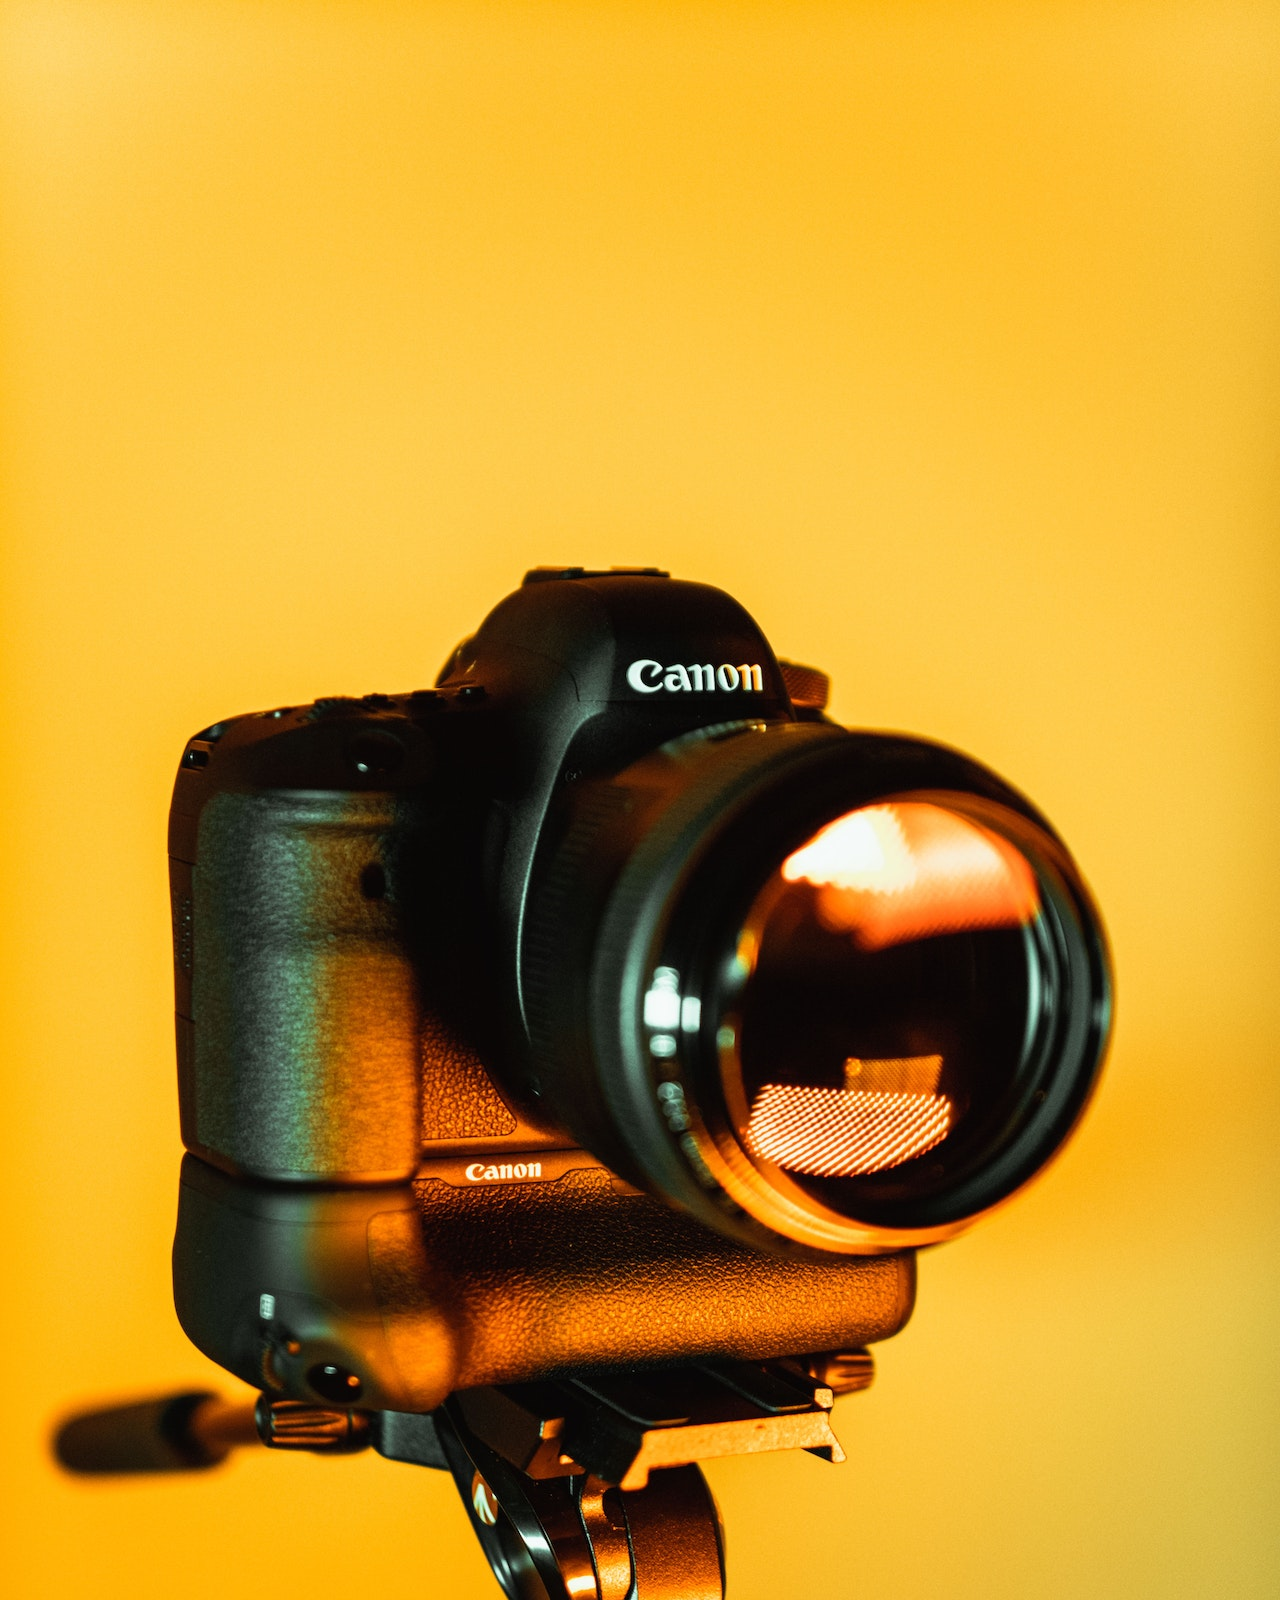
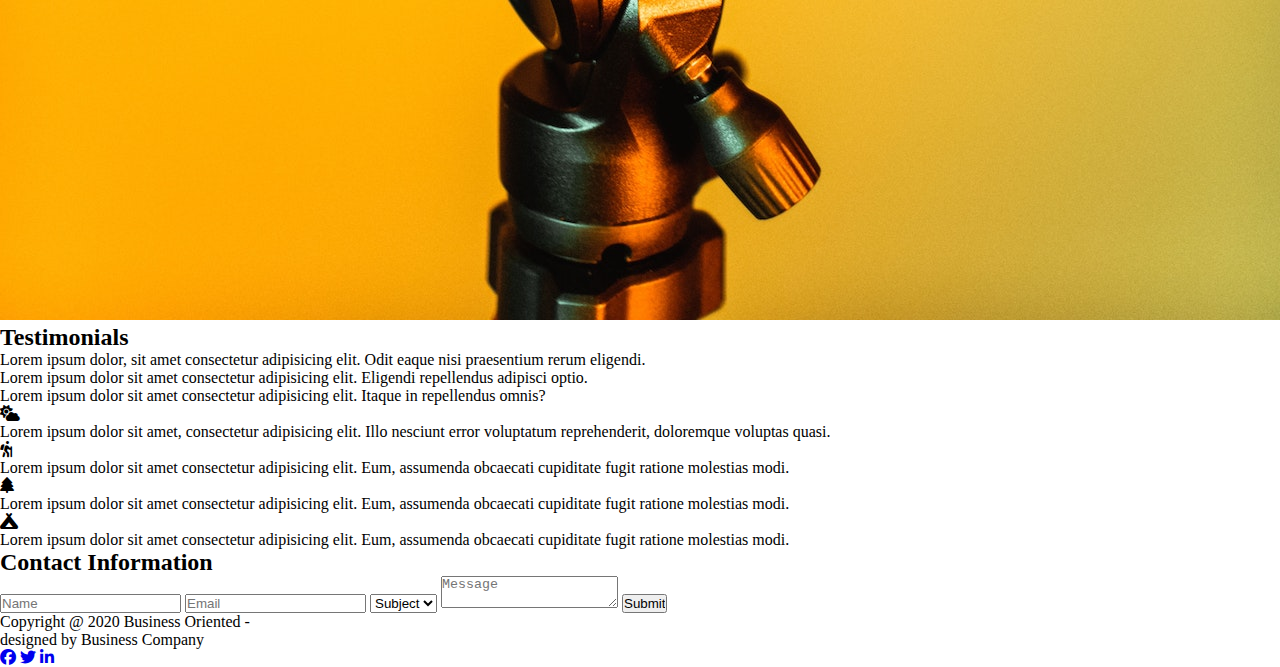
==== services.html @ 25bbf473 "Footer, Contact and Testimonials are done" ====
<!DOCTYPE html>
<html lang="en">
<head>
  <meta charset="UTF-8">
  <meta http-equiv="X-UA-Compatible" content="IE=edge">
  <meta name="viewport" content="width=device-width, initial-scale=1.0">
  <title>Business-Oriented</title>
  <link rel="stylesheet" href="https://cdnjs.cloudflare.com/ajax/libs/font-awesome/6.3.0/css/all.min.css">
  <link rel="stylesheet" href="/css/style.css">
</head>
<body>
    <!-- TESTIMONIALS -->
    <section class="testimonials">
        <article>
            <figure>
                <img src="/img/camera.jpg" alt="Camera">
            </figure>
            <section>
                <h2>Testimonials</h2>
                <p>
                    Lorem ipsum dolor, sit amet consectetur adipisicing elit. Odit eaque nisi praesentium rerum eligendi.
                </p>
                <p>
                    Lorem ipsum dolor sit amet consectetur adipisicing elit. Eligendi repellendus adipisci optio.
                </p>
                <p>
                    Lorem ipsum dolor sit amet consectetur adipisicing elit. Itaque in repellendus omnis?
                </p>
            </section>
        </article>
    </section>
    <!-- PICTURES -->
    <section class="pics">
        <article>
            <aside>
                <i class="fa-solid fa-cloud-sun"></i>
                <p>
                    Lorem ipsum dolor sit amet, consectetur adipisicing elit. Illo nesciunt error voluptatum reprehenderit, doloremque voluptas quasi.
                </p>
            </aside>
            <aside>
                <i class="fa-solid fa-person-hiking"></i>
                <p>
                    Lorem ipsum dolor sit amet consectetur adipisicing elit. Eum, assumenda obcaecati cupiditate fugit ratione molestias modi.
                </p>             
            </aside>
            <aside>
                <i class="fa-solid fa-tree"></i>
                <p>
                    Lorem ipsum dolor sit amet consectetur adipisicing elit. Eum, assumenda obcaecati cupiditate fugit ratione molestias modi.
                </p>             
            </aside>
            <aside>
                <i class="fa-solid fa-campground"></i>
                <p>
                    Lorem ipsum dolor sit amet consectetur adipisicing elit. Eum, assumenda obcaecati cupiditate fugit ratione molestias modi.
                </p>             
            </aside>     
        </article>
    </section>
    <!-- CONTACT -->
    <section class="contact">
        <article>
            <h2>Contact Information</h2>
            <h5><span></span></h5>
        </article>
        <section>
            <form action="thankyou.html" method="post">
                <input type="text" name="name" id="name" placeholder="Name">
                <input type="email" name="email" id="email" placeholder="Email">
                <select name="subject" id="subject">
                    <option value="none" disabled selected>
                        Subject
                    </option>
                </select>
                <textarea name="message" id="message" placeholder="Message"></textarea>
                <input type="submit" value="Submit">
            </form>
        </section>
    </section>

    <!-- FOOTER -->
    <footer>
      <section>
          <p>Copyright @ 2020 <span>Business Oriented -</span></p>
          <p>designed by <span>Business Company</span></p>
      </section>
      <article>
          <a href="#"><i class="fa-brands fa-facebook"></i></a>
          <a href="#"><i class="fa-brands fa-twitter"></i></a>
          <a href="#"><i class="fa-brands fa-linkedin-in"></i></a>
      </article>
    </footer>
</body>
</html>
---- css/style.css ----
* {
  margin: 0;
  padding: 0;
}

@media (min-width: 200px) {
  @import url(/css/index/mobile.css);
  @import url(/css/services/mobile.css);
}

@media (min-width: 600px) {
  @import url(/css/index/tablet.css);
  @import url(/css/services/tablet.css);
}

@media (min-width: 1000px) {
  @import url(/css/index/desktop.css);
  @import url(/css/services/desktop.css);
}
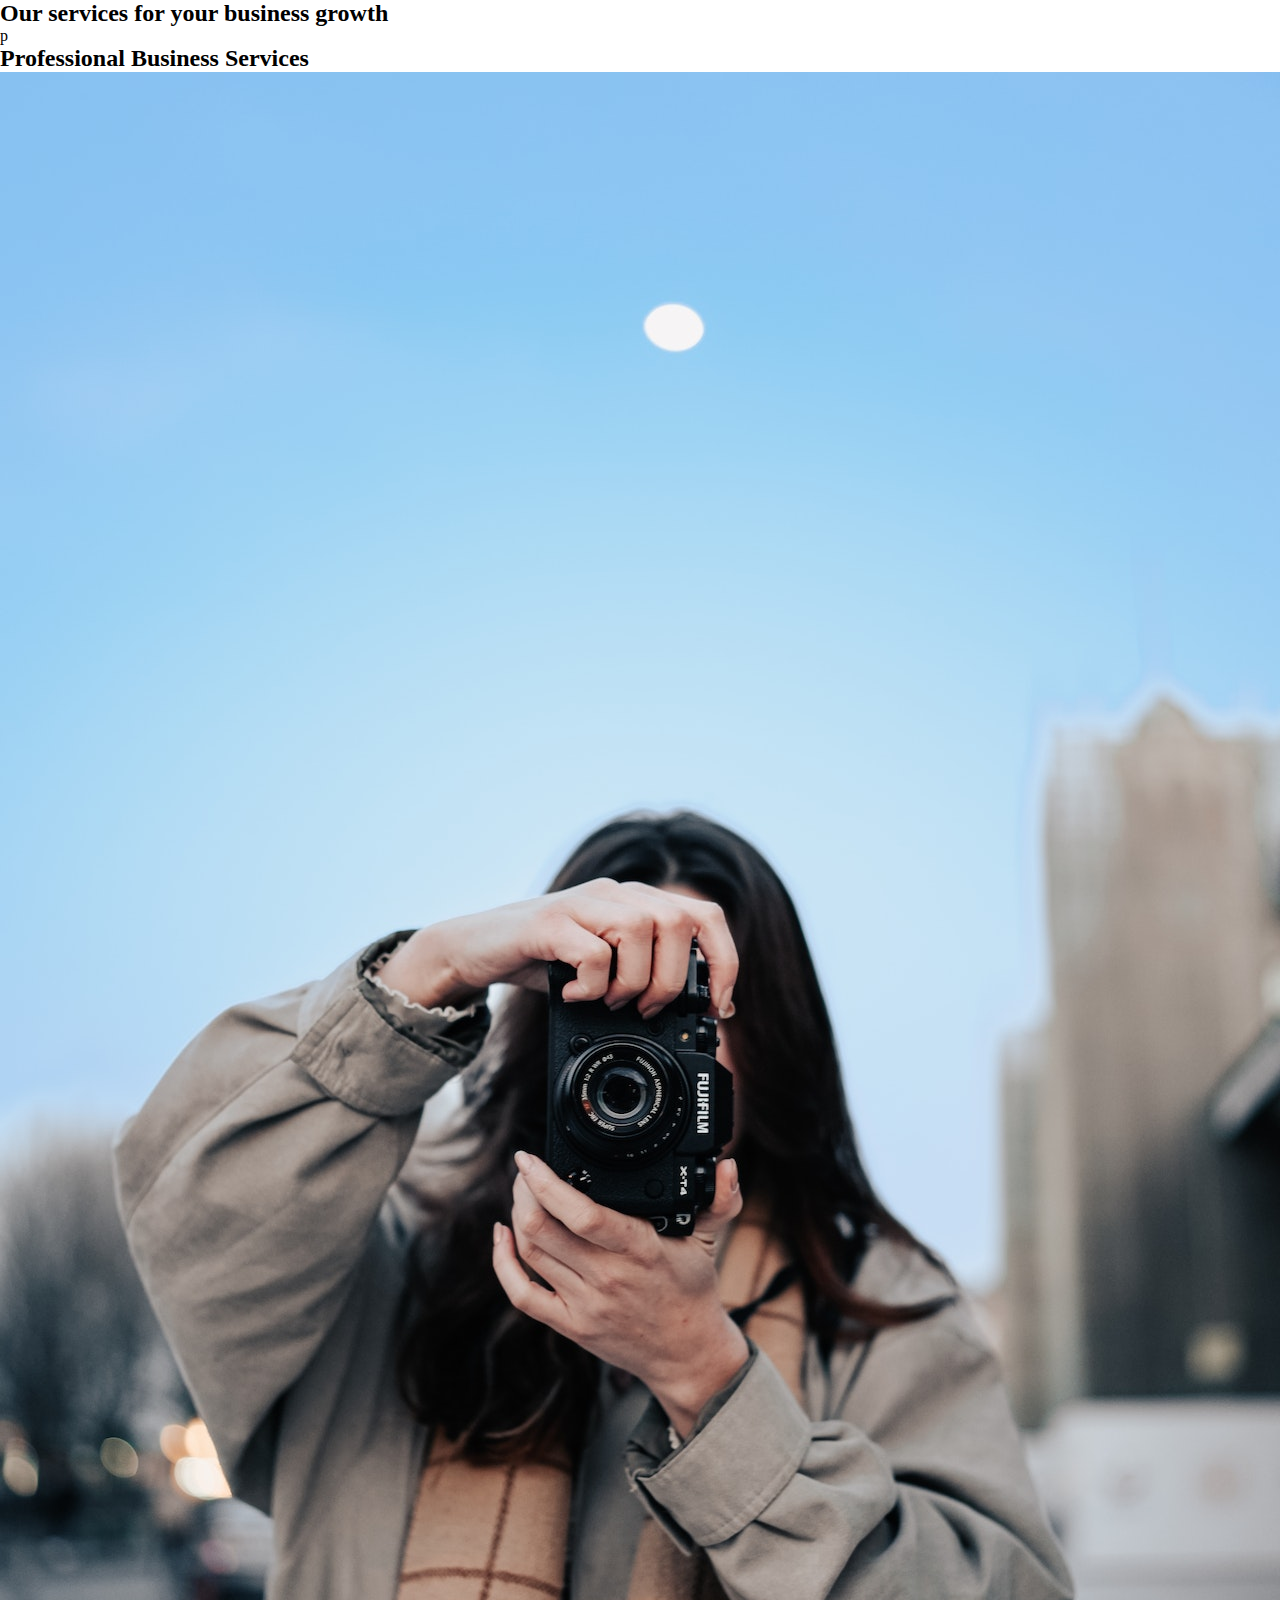
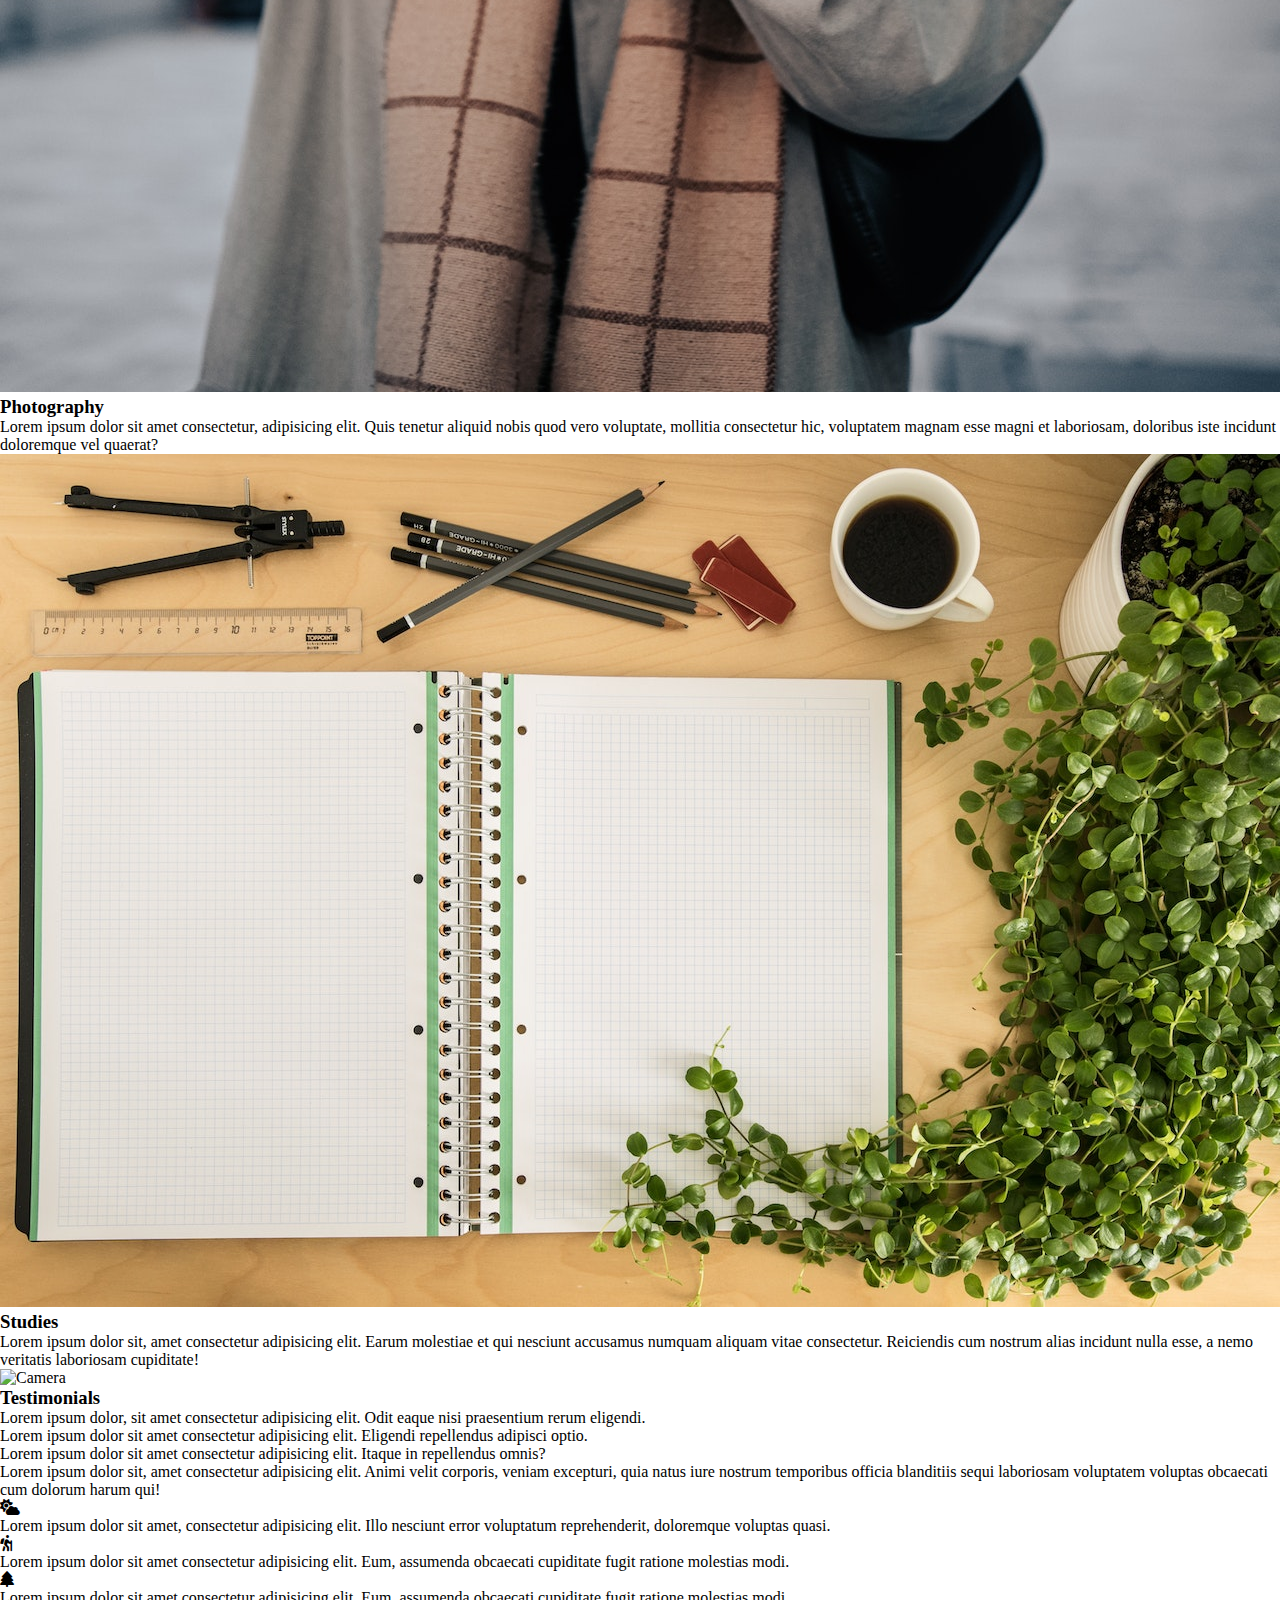
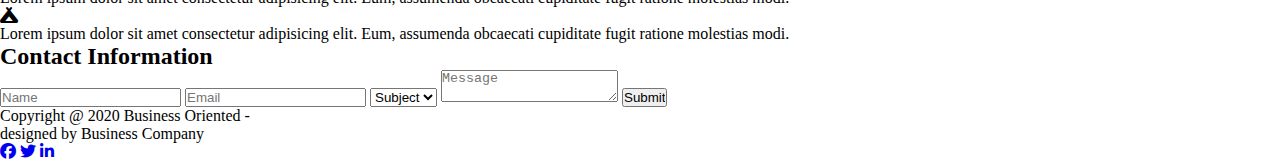
==== commit 254a2822: "Main" ====
--- a/services.html
+++ b/services.html
@@ -9,6 +9,39 @@
   <link rel="stylesheet" href="/css/style.css">
 </head>
 <body>
+    <!-- ABOUT -->
+    <section class="about">
+        <article>
+            <h2>Our services for your business growth</h2>
+            <h5><span></span></h5>
+            p
+        </article>
+    </section>
+    <!-- SERVICES -->
+    <section class="services">
+        <article>
+            <h2>Professional Business Services</h2>
+            <h5><span></span></h5>
+            <figure>
+                <img src="/img/taking-pic.jpg" alt="Pic-01">
+                <figcaption>
+                    <h3>Photography</h3>
+                    <p>
+                        Lorem ipsum dolor sit amet consectetur, adipisicing elit. Quis tenetur aliquid nobis quod vero voluptate, mollitia consectetur hic, voluptatem magnam esse magni et laboriosam, doloribus iste incidunt doloremque vel quaerat?
+                    </p>
+                </figcaption>
+            </figure>
+            <figure>
+                <img src="/img/desk.jpg" alt="Pic-02">
+                <figcaption>
+                    <h3>Studies</h3>
+                    <p>
+                        Lorem ipsum dolor sit, amet consectetur adipisicing elit. Earum molestiae et qui nesciunt accusamus numquam aliquam vitae consectetur. Reiciendis cum nostrum alias incidunt nulla esse, a nemo veritatis laboriosam cupiditate!
+                    </p>
+                </figcaption>
+            </figure>
+        </article>
+    </section>
     <!-- TESTIMONIALS -->
     <section class="testimonials">
         <article>
@@ -16,7 +49,7 @@
                 <img src="/img/camera.jpg" alt="Camera">
             </figure>
             <section>
-                <h2>Testimonials</h2>
+                <h3>Testimonials</h3>
                 <p>
                     Lorem ipsum dolor, sit amet consectetur adipisicing elit. Odit eaque nisi praesentium rerum eligendi.
                 </p>
@@ -28,6 +61,11 @@
                 </p>
             </section>
         </article>
+        <aside>
+            <p>
+                Lorem ipsum dolor sit, amet consectetur adipisicing elit. Animi velit corporis, veniam excepturi, quia natus iure nostrum temporibus officia blanditiis sequi laboriosam voluptatem voluptas obcaecati cum dolorum harum qui!
+            </p>
+        </aside>
     </section>
     <!-- PICTURES -->
     <section class="pics">
--- a/css/style.css
+++ b/css/style.css
@@ -1,19 +1,12 @@
-* {
-  margin: 0;
-  padding: 0;
+*{
+    margin: 0;
+    padding: 0;
 }
 
-@media (min-width: 200px) {
-  @import url(/css/index/mobile.css);
-  @import url(/css/services/mobile.css);
-}
+@import url("/css/index/mobile.css"); @media (min-width: 200px){}
+@import url("/css/index/tablet.css"); @media (min-width: 600px){}
+@import url("/css/index/desktop.css"); @media (min-width: 1000px){}
 
-@media (min-width: 600px) {
-  @import url(/css/index/tablet.css);
-  @import url(/css/services/tablet.css);
-}
-
-@media (min-width: 1000px) {
-  @import url(/css/index/desktop.css);
-  @import url(/css/services/desktop.css);
-}
+@import url("/css/service/mobile.css"); @media (min-width: 200px){}
+@import url("/css/service/tablet.css"); @media (min-width: 600px){}
+@import url("/css/service/desktop.css"); @media (min-width: 1000px){}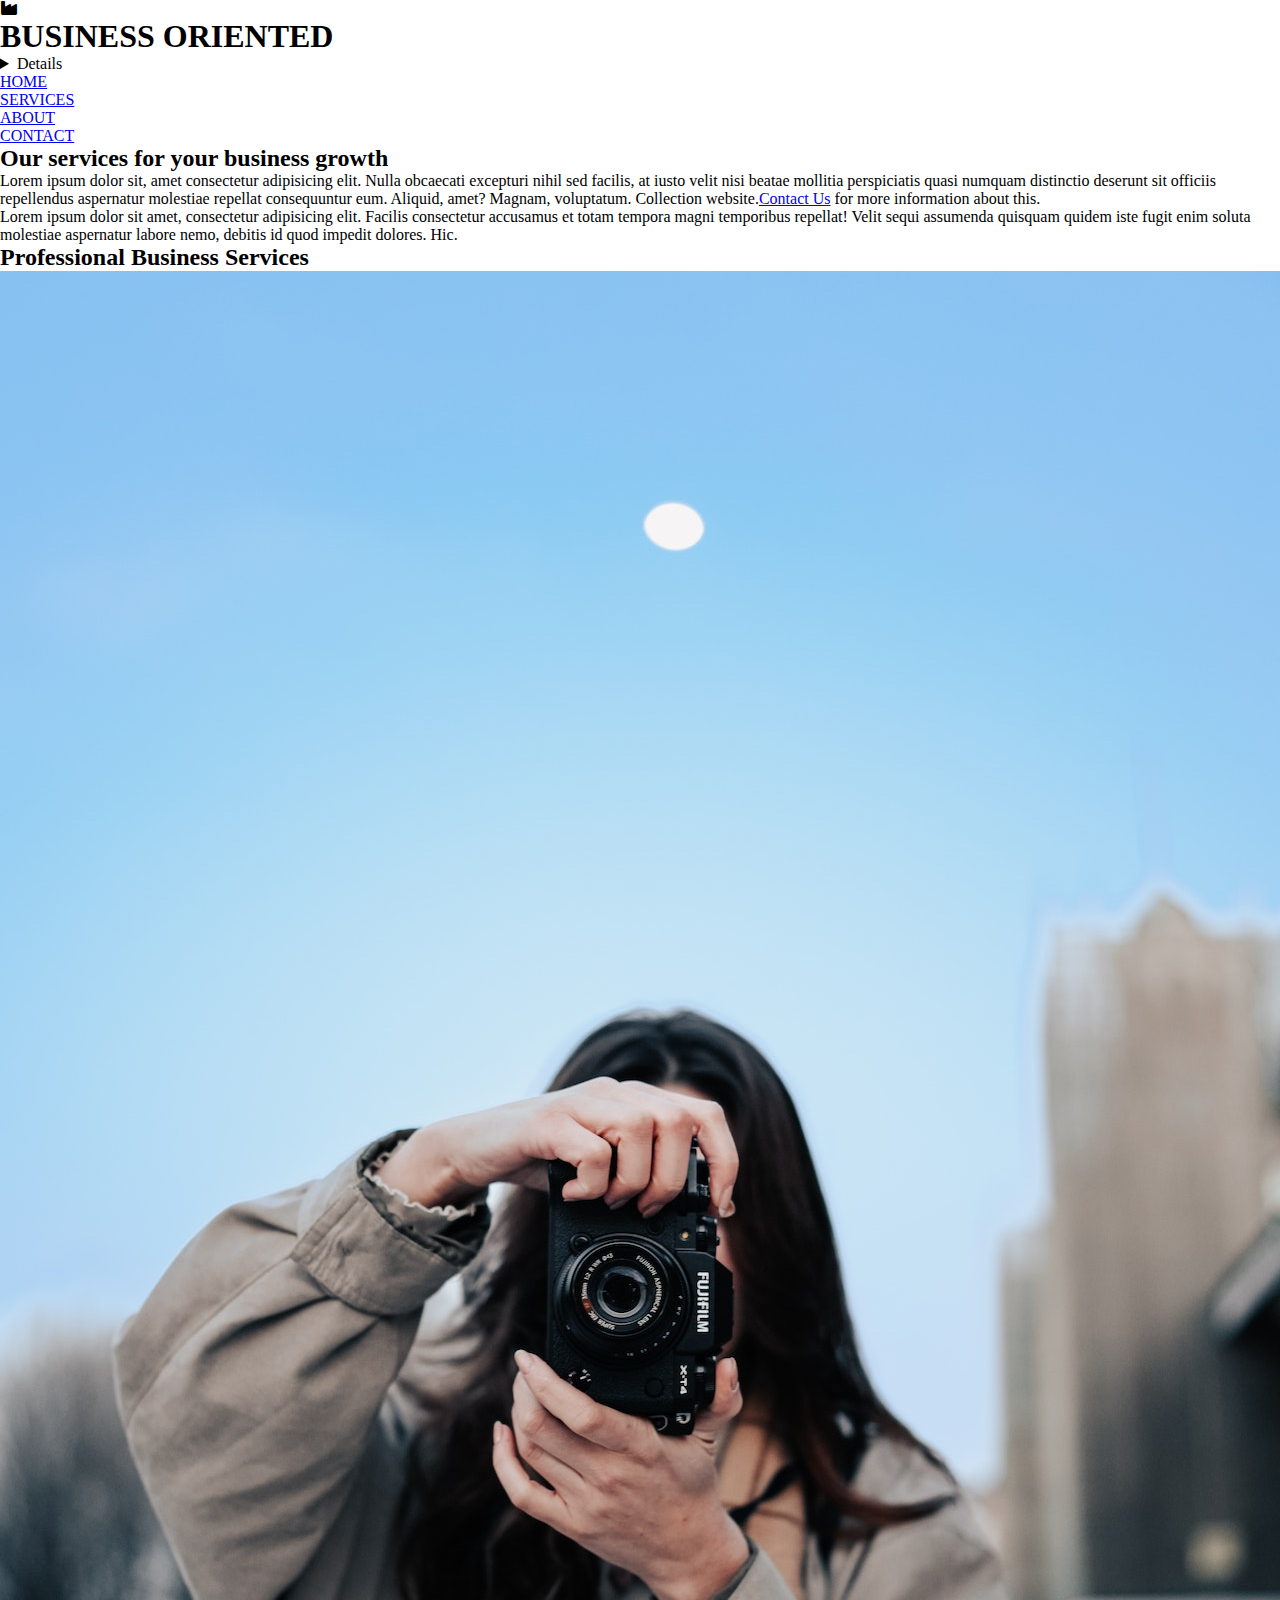
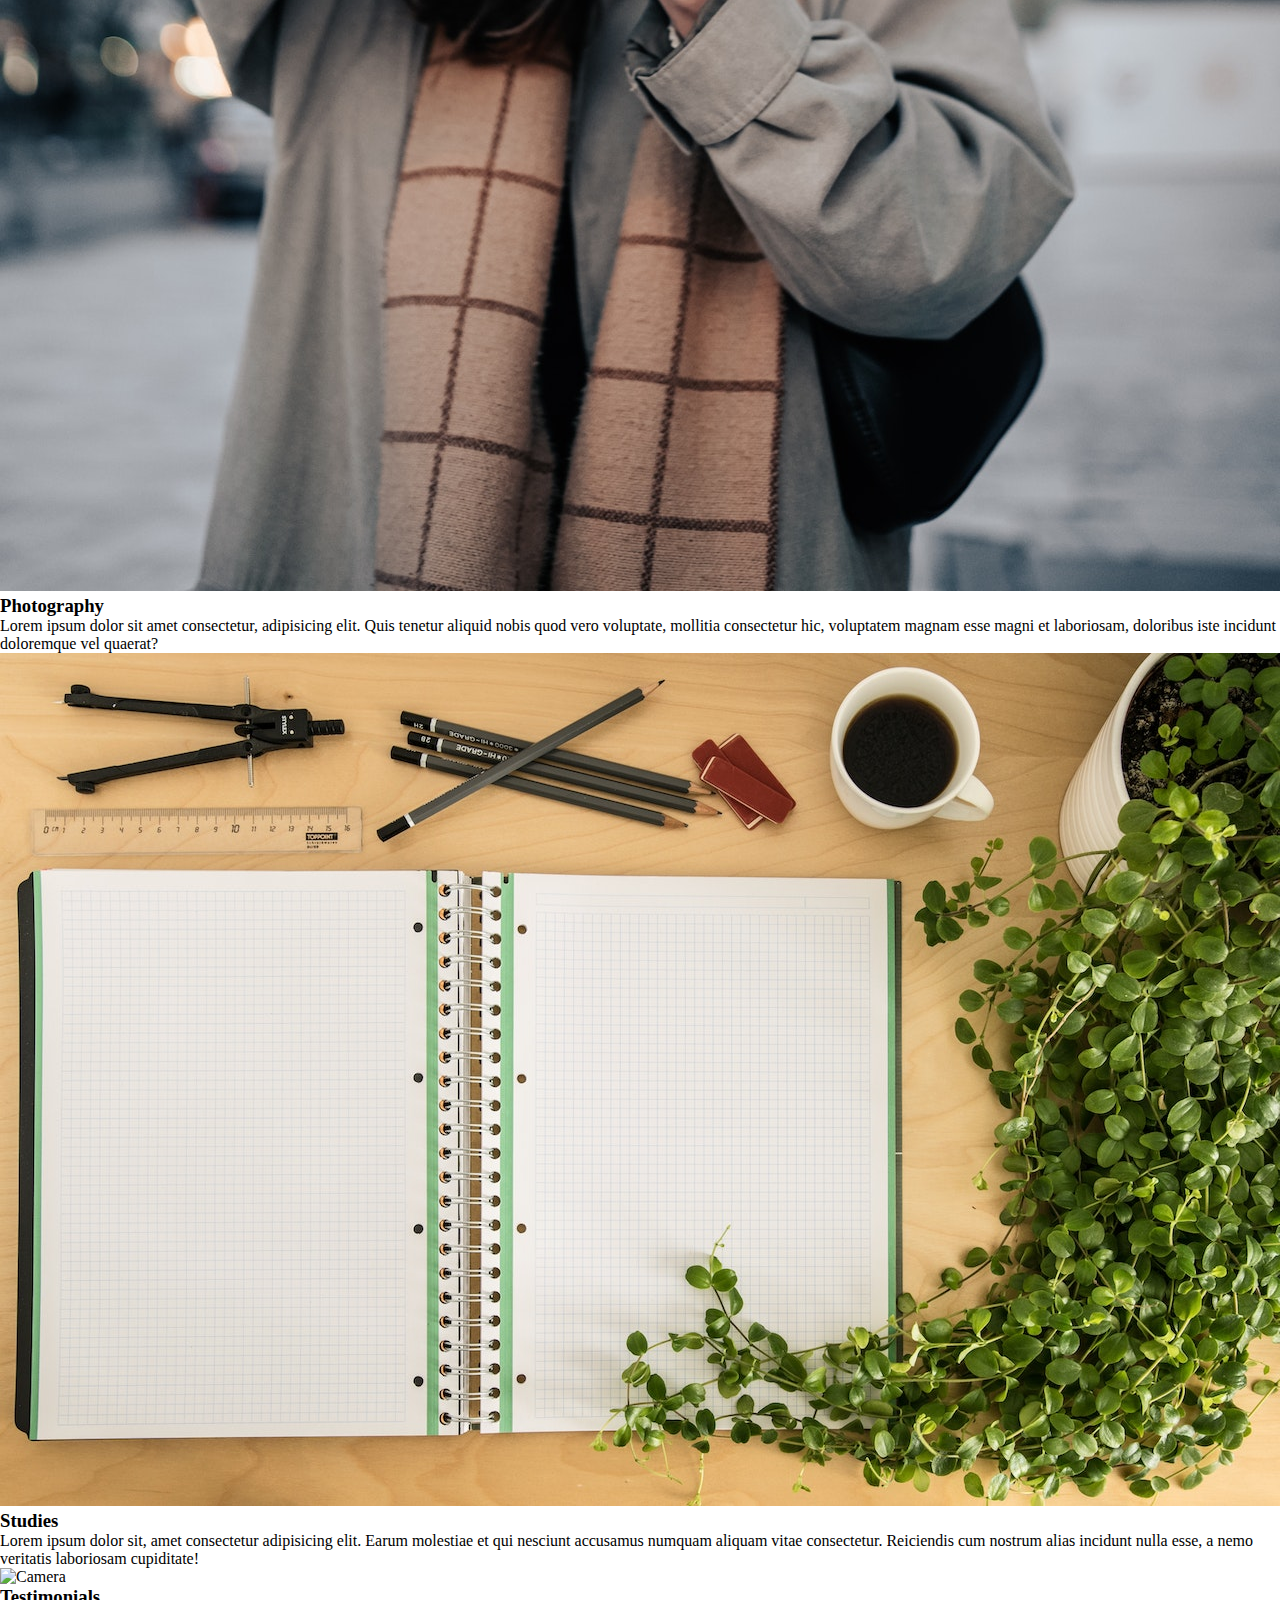
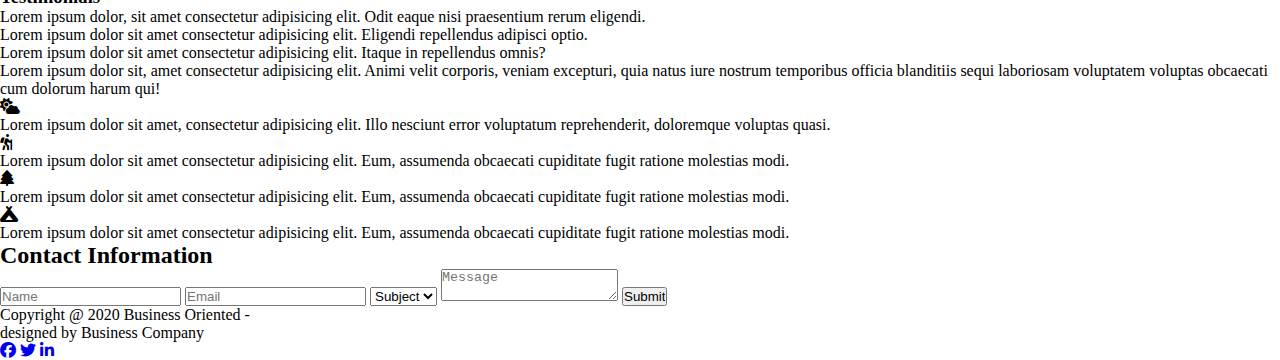
==== commit 52a02e75: "HTML done" ====
--- a/services.html
+++ b/services.html
@@ -9,12 +9,44 @@
   <link rel="stylesheet" href="/css/style.css">
 </head>
 <body>
+    <!-- HEADER -->
+    <header>
+        <article>
+            <section>
+                <i class="fa-solid fa-industry"></i>
+                <h1>BUSINESS ORIENTED</h1>
+                <summary>
+                    <details>
+                        <ul>
+                            <li><a href="#">HOME</a></li>
+                            <li><a href="#">SERVICES</a></li>
+                            <li><a href="#">ABOUT</a></li>
+                            <li><a href="#">CONTACT</a></li>
+                        </ul>
+                    </details>
+                </summary>
+            </section>
+        </article>
+    </header>
+    <nav>
+        <ul>
+            <li><a href="#">HOME</a></li>
+            <li><a href="#">SERVICES</a></li>
+            <li><a href="#">ABOUT</a></li>
+            <li><a href="#">CONTACT</a></li>
+        </ul>
+    </nav>
     <!-- ABOUT -->
     <section class="about">
         <article>
             <h2>Our services for your business growth</h2>
             <h5><span></span></h5>
-            p
+            <p>
+                Lorem ipsum dolor sit, amet consectetur adipisicing elit. Nulla obcaecati excepturi nihil sed facilis, at iusto velit nisi beatae mollitia perspiciatis quasi numquam distinctio deserunt sit officiis repellendus aspernatur molestiae repellat consequuntur eum. Aliquid, amet? Magnam, voluptatum. Collection website.<a href="#">Contact Us</a> for more information about this.
+            </p>
+            <p>
+                Lorem ipsum dolor sit amet, consectetur adipisicing elit. Facilis consectetur accusamus et totam tempora magni temporibus repellat! Velit sequi assumenda quisquam quidem iste fugit enim soluta molestiae aspernatur labore nemo, debitis id quod impedit dolores. Hic.
+            </p>
         </article>
     </section>
     <!-- SERVICES -->
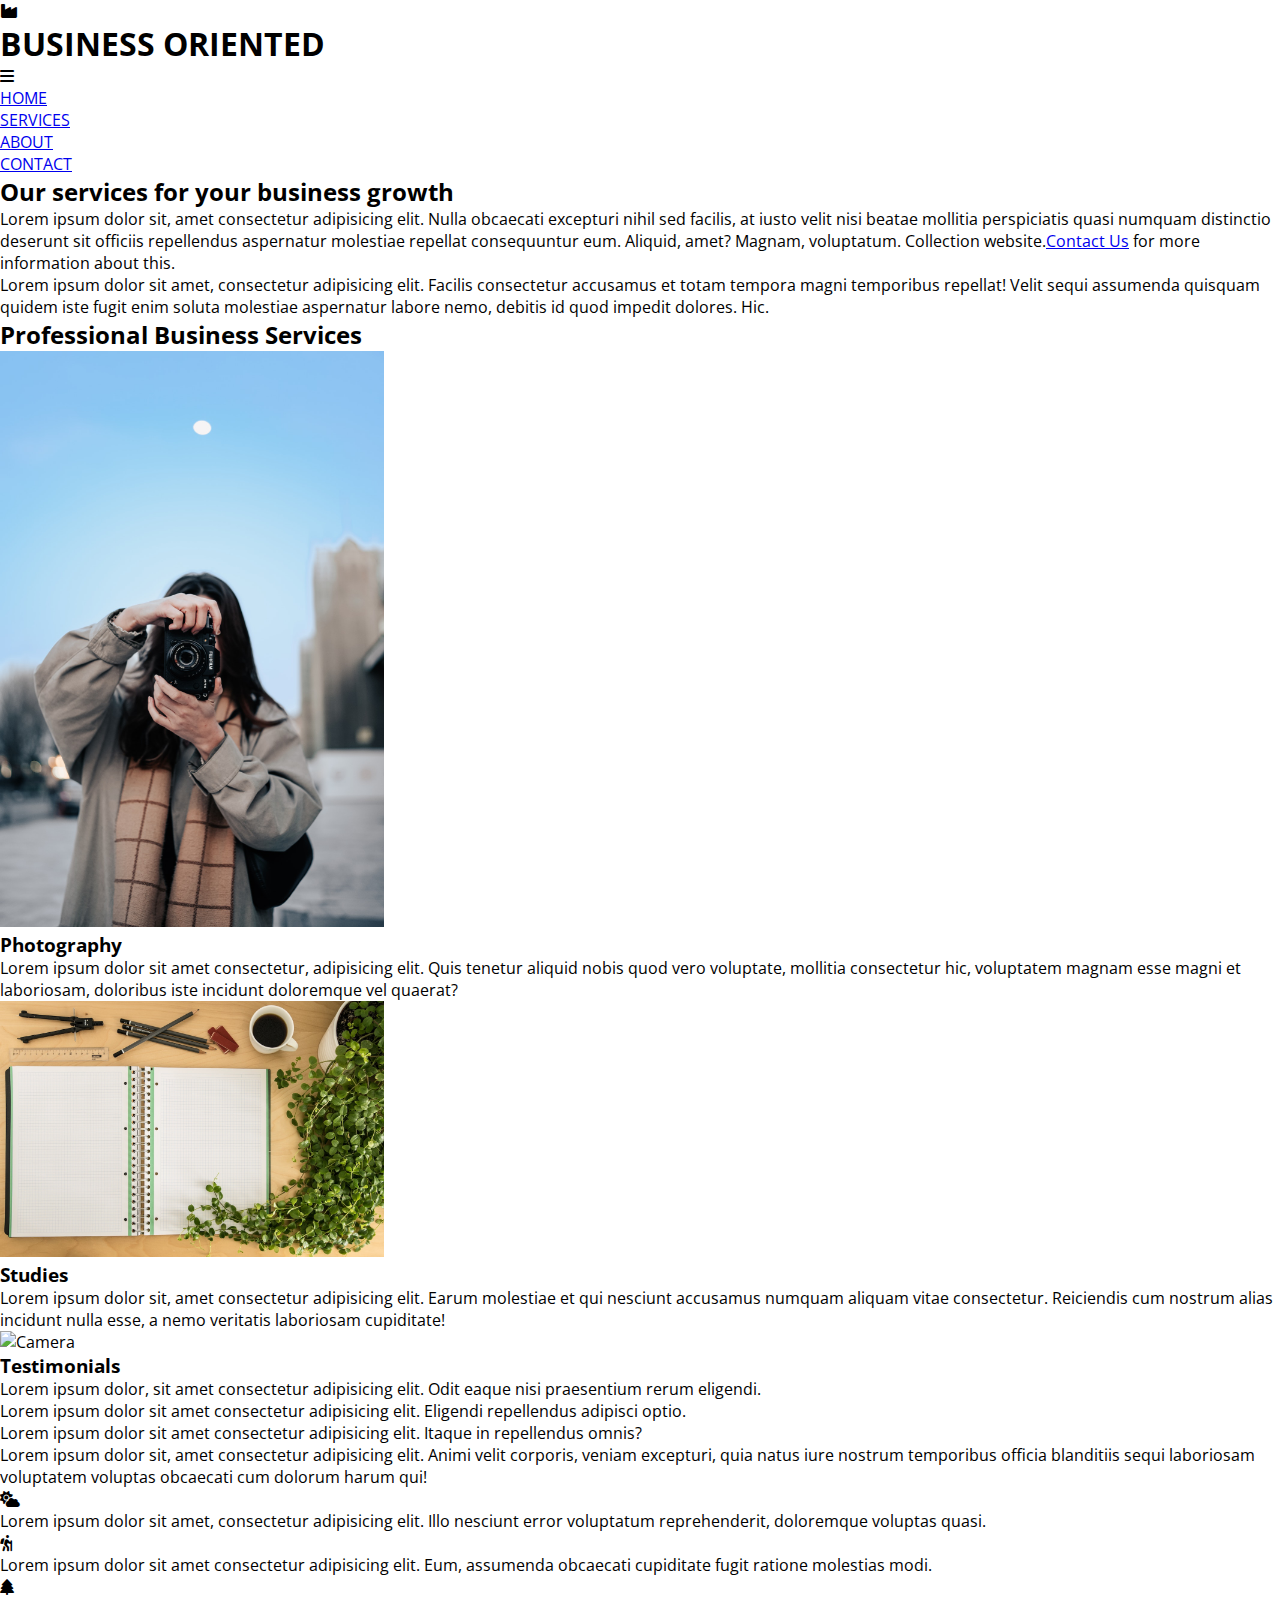
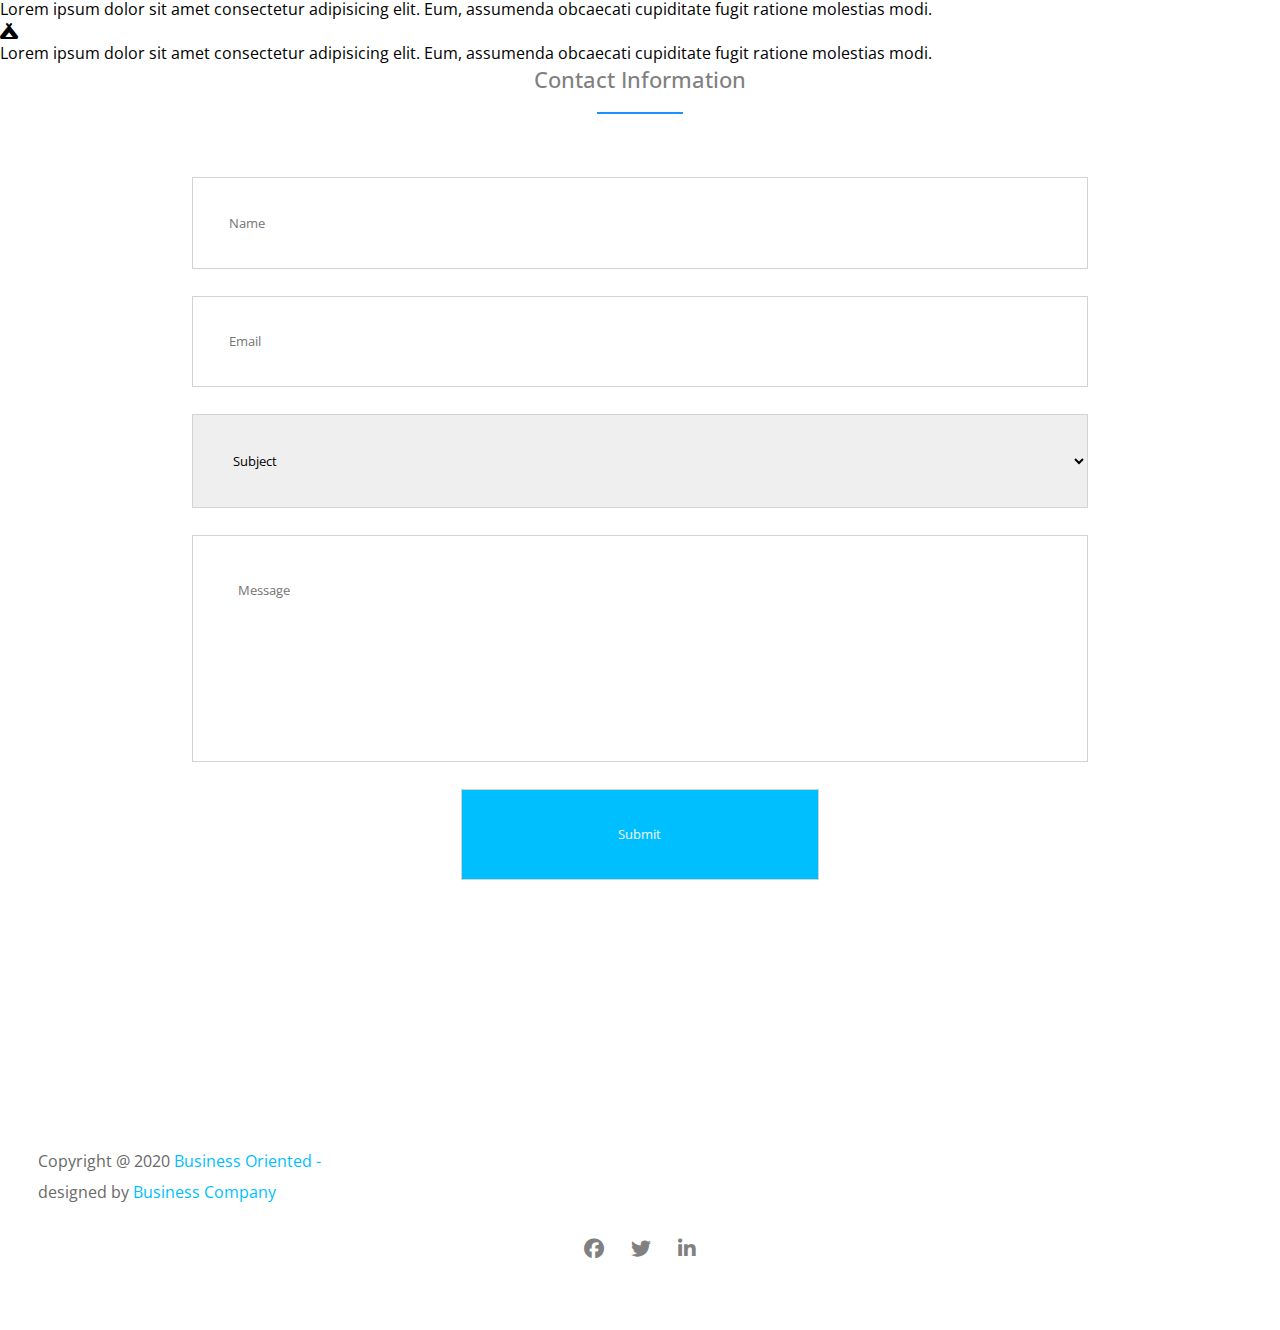
==== commit d3c06251: "Mobile: Contact is done" ====
--- a/services.html
+++ b/services.html
@@ -15,16 +15,15 @@
             <section>
                 <i class="fa-solid fa-industry"></i>
                 <h1>BUSINESS ORIENTED</h1>
-                <summary>
-                    <details>
+                <details>
+                    <summary class="fa-solid fa-bars"></summary>
                         <ul>
                             <li><a href="#">HOME</a></li>
                             <li><a href="#">SERVICES</a></li>
                             <li><a href="#">ABOUT</a></li>
                             <li><a href="#">CONTACT</a></li>
                         </ul>
-                    </details>
-                </summary>
+                </details>
             </section>
         </article>
     </header>
@@ -36,105 +35,104 @@
             <li><a href="#">CONTACT</a></li>
         </ul>
     </nav>
-    <!-- ABOUT -->
-    <section class="about">
-        <article>
-            <h2>Our services for your business growth</h2>
-            <h5><span></span></h5>
-            <p>
-                Lorem ipsum dolor sit, amet consectetur adipisicing elit. Nulla obcaecati excepturi nihil sed facilis, at iusto velit nisi beatae mollitia perspiciatis quasi numquam distinctio deserunt sit officiis repellendus aspernatur molestiae repellat consequuntur eum. Aliquid, amet? Magnam, voluptatum. Collection website.<a href="#">Contact Us</a> for more information about this.
-            </p>
-            <p>
-                Lorem ipsum dolor sit amet, consectetur adipisicing elit. Facilis consectetur accusamus et totam tempora magni temporibus repellat! Velit sequi assumenda quisquam quidem iste fugit enim soluta molestiae aspernatur labore nemo, debitis id quod impedit dolores. Hic.
-            </p>
-        </article>
-    </section>
-    <!-- SERVICES -->
-    <section class="services">
-        <article>
-            <h2>Professional Business Services</h2>
-            <h5><span></span></h5>
-            <figure>
-                <img src="/img/taking-pic.jpg" alt="Pic-01">
-                <figcaption>
-                    <h3>Photography</h3>
-                    <p>
-                        Lorem ipsum dolor sit amet consectetur, adipisicing elit. Quis tenetur aliquid nobis quod vero voluptate, mollitia consectetur hic, voluptatem magnam esse magni et laboriosam, doloribus iste incidunt doloremque vel quaerat?
-                    </p>
-                </figcaption>
-            </figure>
-            <figure>
-                <img src="/img/desk.jpg" alt="Pic-02">
-                <figcaption>
-                    <h3>Studies</h3>
-                    <p>
-                        Lorem ipsum dolor sit, amet consectetur adipisicing elit. Earum molestiae et qui nesciunt accusamus numquam aliquam vitae consectetur. Reiciendis cum nostrum alias incidunt nulla esse, a nemo veritatis laboriosam cupiditate!
-                    </p>
-                </figcaption>
-            </figure>
-        </article>
-    </section>
-    <!-- TESTIMONIALS -->
-    <section class="testimonials">
-        <article>
-            <figure>
-                <img src="/img/camera.jpg" alt="Camera">
-            </figure>
-            <section>
-                <h3>Testimonials</h3>
+    <main>
+        <section class="about">
+            <article>
+                <h2>Our services for your business growth</h2>
+                <h5><span></span></h5>
                 <p>
-                    Lorem ipsum dolor, sit amet consectetur adipisicing elit. Odit eaque nisi praesentium rerum eligendi.
+                    Lorem ipsum dolor sit, amet consectetur adipisicing elit. Nulla obcaecati excepturi nihil sed facilis, at iusto velit nisi beatae mollitia perspiciatis quasi numquam distinctio deserunt sit officiis repellendus aspernatur molestiae repellat consequuntur eum. Aliquid, amet? Magnam, voluptatum. Collection website.<a href="#">Contact Us</a> for more information about this.
                 </p>
                 <p>
-                    Lorem ipsum dolor sit amet consectetur adipisicing elit. Eligendi repellendus adipisci optio.
+                    Lorem ipsum dolor sit amet, consectetur adipisicing elit. Facilis consectetur accusamus et totam tempora magni temporibus repellat! Velit sequi assumenda quisquam quidem iste fugit enim soluta molestiae aspernatur labore nemo, debitis id quod impedit dolores. Hic.
                 </p>
+            </article>
+        </section>
+        <!-- SERVICES -->
+        <section class="services">
+            <article>
+                <h2>Professional Business Services</h2>
+                <h5><span></span></h5>
+                <figure>
+                    <img src="/img/taking-pic.jpg" alt="Pic-01">
+                    <figcaption>
+                        <h3>Photography</h3>
+                        <p>
+                            Lorem ipsum dolor sit amet consectetur, adipisicing elit. Quis tenetur aliquid nobis quod vero voluptate, mollitia consectetur hic, voluptatem magnam esse magni et laboriosam, doloribus iste incidunt doloremque vel quaerat?
+                        </p>
+                    </figcaption>
+                </figure>
+                <figure>
+                    <img src="/img/desk.jpg" alt="Pic-02">
+                    <figcaption>
+                        <h3>Studies</h3>
+                        <p>
+                            Lorem ipsum dolor sit, amet consectetur adipisicing elit. Earum molestiae et qui nesciunt accusamus numquam aliquam vitae consectetur. Reiciendis cum nostrum alias incidunt nulla esse, a nemo veritatis laboriosam cupiditate!
+                        </p>
+                    </figcaption>
+                </figure>
+            </article>
+        </section>
+        <!-- TESTIMONIALS -->
+        <section class="testimonials">
+            <article>
+                <figure>
+                    <img src="/img/camera.jpg" alt="Camera">
+                </figure>
+                <section>
+                    <h3>Testimonials</h3>
+                    <p>
+                        Lorem ipsum dolor, sit amet consectetur adipisicing elit. Odit eaque nisi praesentium rerum eligendi.
+                    </p>
+                    <p>
+                        Lorem ipsum dolor sit amet consectetur adipisicing elit. Eligendi repellendus adipisci optio.
+                    </p>
+                    <p>
+                        Lorem ipsum dolor sit amet consectetur adipisicing elit. Itaque in repellendus omnis?
+                    </p>
+                </section>
+            </article>
+            <aside>
                 <p>
-                    Lorem ipsum dolor sit amet consectetur adipisicing elit. Itaque in repellendus omnis?
-                </p>
-            </section>
-        </article>
-        <aside>
-            <p>
-                Lorem ipsum dolor sit, amet consectetur adipisicing elit. Animi velit corporis, veniam excepturi, quia natus iure nostrum temporibus officia blanditiis sequi laboriosam voluptatem voluptas obcaecati cum dolorum harum qui!
-            </p>
-        </aside>
-    </section>
-    <!-- PICTURES -->
-    <section class="pics">
-        <article>
-            <aside>
-                <i class="fa-solid fa-cloud-sun"></i>
-                <p>
-                    Lorem ipsum dolor sit amet, consectetur adipisicing elit. Illo nesciunt error voluptatum reprehenderit, doloremque voluptas quasi.
+                    Lorem ipsum dolor sit, amet consectetur adipisicing elit. Animi velit corporis, veniam excepturi, quia natus iure nostrum temporibus officia blanditiis sequi laboriosam voluptatem voluptas obcaecati cum dolorum harum qui!
                 </p>
             </aside>
-            <aside>
-                <i class="fa-solid fa-person-hiking"></i>
-                <p>
-                    Lorem ipsum dolor sit amet consectetur adipisicing elit. Eum, assumenda obcaecati cupiditate fugit ratione molestias modi.
-                </p>             
-            </aside>
-            <aside>
-                <i class="fa-solid fa-tree"></i>
-                <p>
-                    Lorem ipsum dolor sit amet consectetur adipisicing elit. Eum, assumenda obcaecati cupiditate fugit ratione molestias modi.
-                </p>             
-            </aside>
-            <aside>
-                <i class="fa-solid fa-campground"></i>
-                <p>
-                    Lorem ipsum dolor sit amet consectetur adipisicing elit. Eum, assumenda obcaecati cupiditate fugit ratione molestias modi.
-                </p>             
-            </aside>     
-        </article>
-    </section>
-    <!-- CONTACT -->
-    <section class="contact">
-        <article>
-            <h2>Contact Information</h2>
-            <h5><span></span></h5>
-        </article>
-        <section>
+        </section>
+        <!-- PICTURES -->
+        <section class="pics">
+            <article>
+                <aside>
+                    <i class="fa-solid fa-cloud-sun"></i>
+                    <p>
+                        Lorem ipsum dolor sit amet, consectetur adipisicing elit. Illo nesciunt error voluptatum reprehenderit, doloremque voluptas quasi.
+                    </p>
+                </aside>
+                <aside>
+                    <i class="fa-solid fa-person-hiking"></i>
+                    <p>
+                        Lorem ipsum dolor sit amet consectetur adipisicing elit. Eum, assumenda obcaecati cupiditate fugit ratione molestias modi.
+                    </p>             
+                </aside>
+                <aside>
+                    <i class="fa-solid fa-tree"></i>
+                    <p>
+                        Lorem ipsum dolor sit amet consectetur adipisicing elit. Eum, assumenda obcaecati cupiditate fugit ratione molestias modi.
+                    </p>             
+                </aside>
+                <aside>
+                    <i class="fa-solid fa-campground"></i>
+                    <p>
+                        Lorem ipsum dolor sit amet consectetur adipisicing elit. Eum, assumenda obcaecati cupiditate fugit ratione molestias modi.
+                    </p>             
+                </aside>     
+            </article>
+        </section>
+        <!-- CONTACT -->
+        <section class="contact">
+            <article>
+                <h3>Contact Information</h3>
+                <h6><span></span></h6>
+            </article>
             <form action="thankyou.html" method="post">
                 <input type="text" name="name" id="name" placeholder="Name">
                 <input type="email" name="email" id="email" placeholder="Email">
@@ -147,7 +145,8 @@
                 <input type="submit" value="Submit">
             </form>
         </section>
-    </section>
+    </main>
+    <!-- ABOUT -->
 
     <!-- FOOTER -->
     <footer>
--- a/css/style.css
+++ b/css/style.css
@@ -1,12 +1,11 @@
-*{
+@import url("/css/services/mobile.css");
+@import url("/css/services/tablet.css");
+@import url("/css/services/desktop.css");
+
+@import url('https://fonts.googleapis.com/css2?family=Montserrat:wght@100;200;300;400;500;600;700;800;900&family=Nunito:ital,wght@0,200;0,300;0,800;0,900;1,200;1,800;1,900&family=Open+Sans:wght@300;400;500;600;700;800&family=Oswald:wght@300;400;500;700&family=Poppins:wght@100;200;300;400;500;600;700;800;900&family=Source+Sans+Pro:wght@200;300;400;700&display=swap');
+
+* {
     margin: 0;
     padding: 0;
+    font-family: "Open Sans", sans-serif;
 }
-
-@import url("/css/index/mobile.css"); @media (min-width: 200px){}
-@import url("/css/index/tablet.css"); @media (min-width: 600px){}
-@import url("/css/index/desktop.css"); @media (min-width: 1000px){}
-
-@import url("/css/service/mobile.css"); @media (min-width: 200px){}
-@import url("/css/service/tablet.css"); @media (min-width: 600px){}
-@import url("/css/service/desktop.css"); @media (min-width: 1000px){}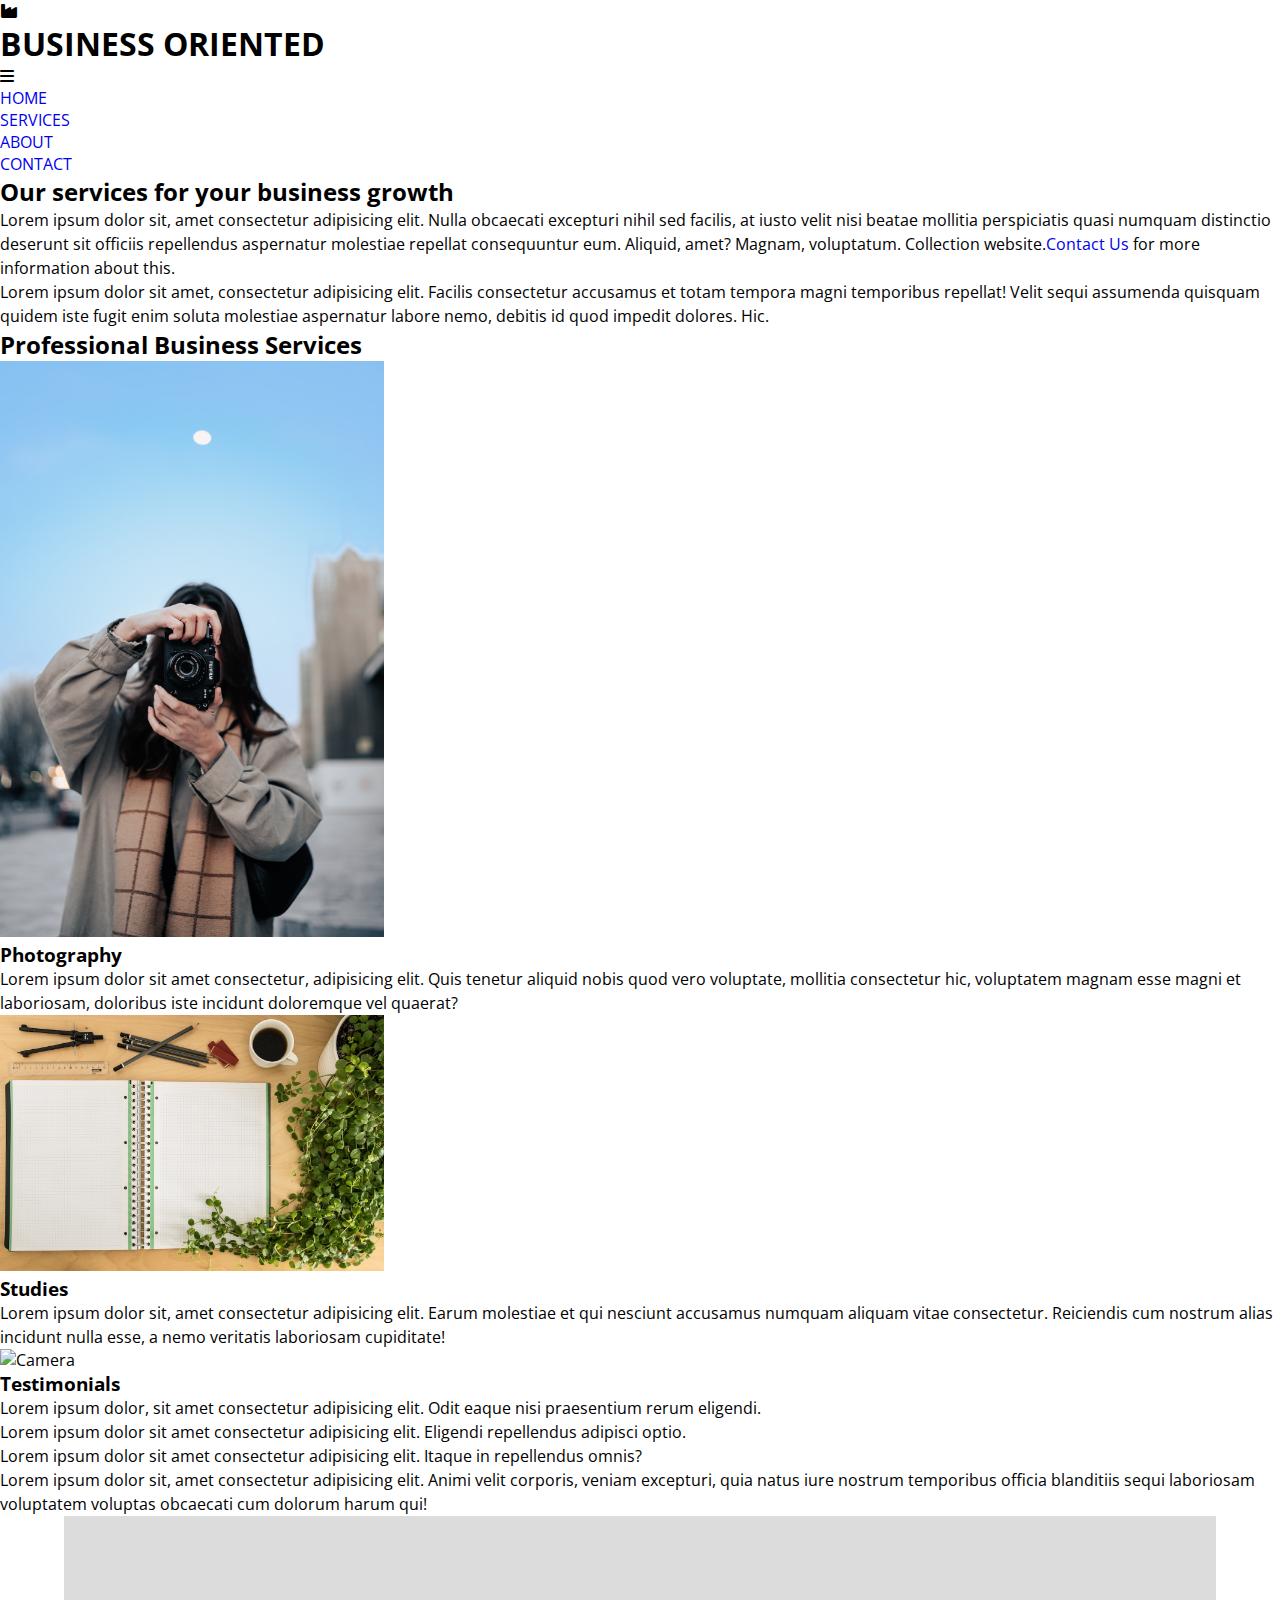
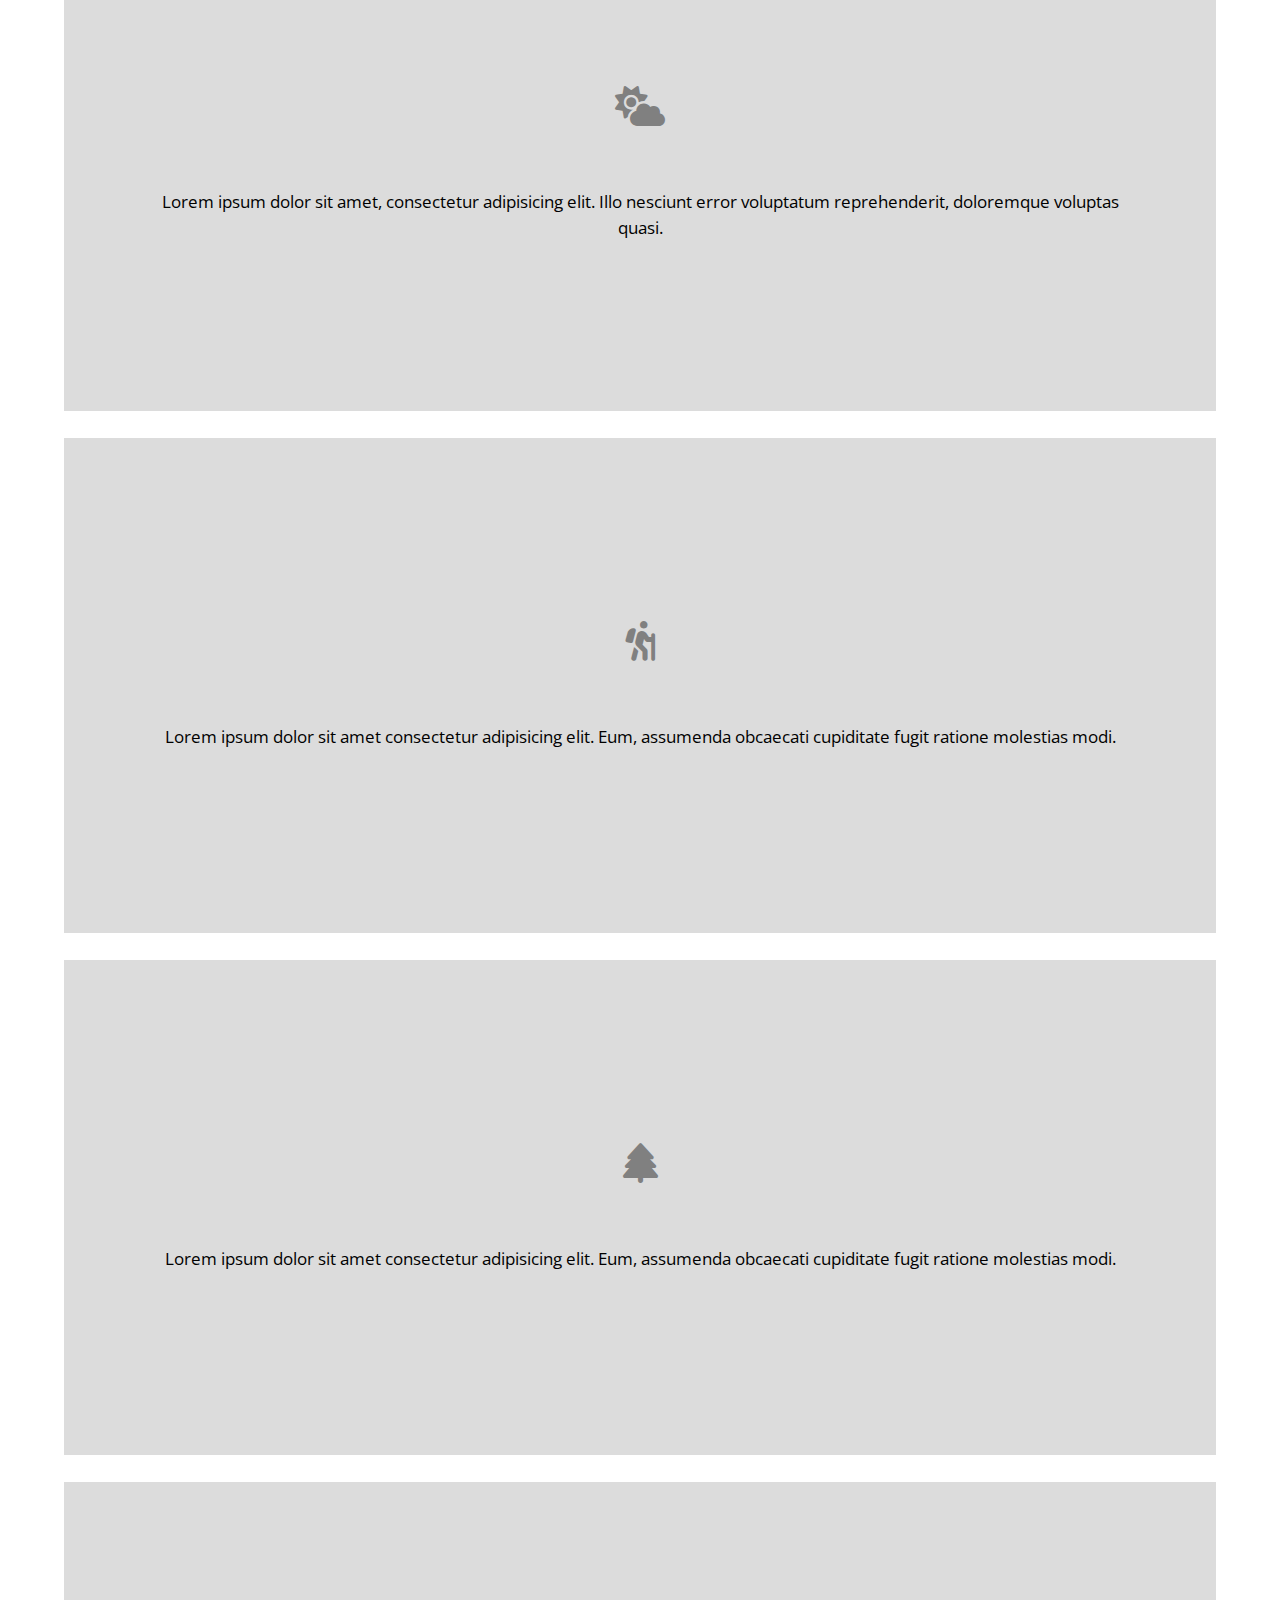
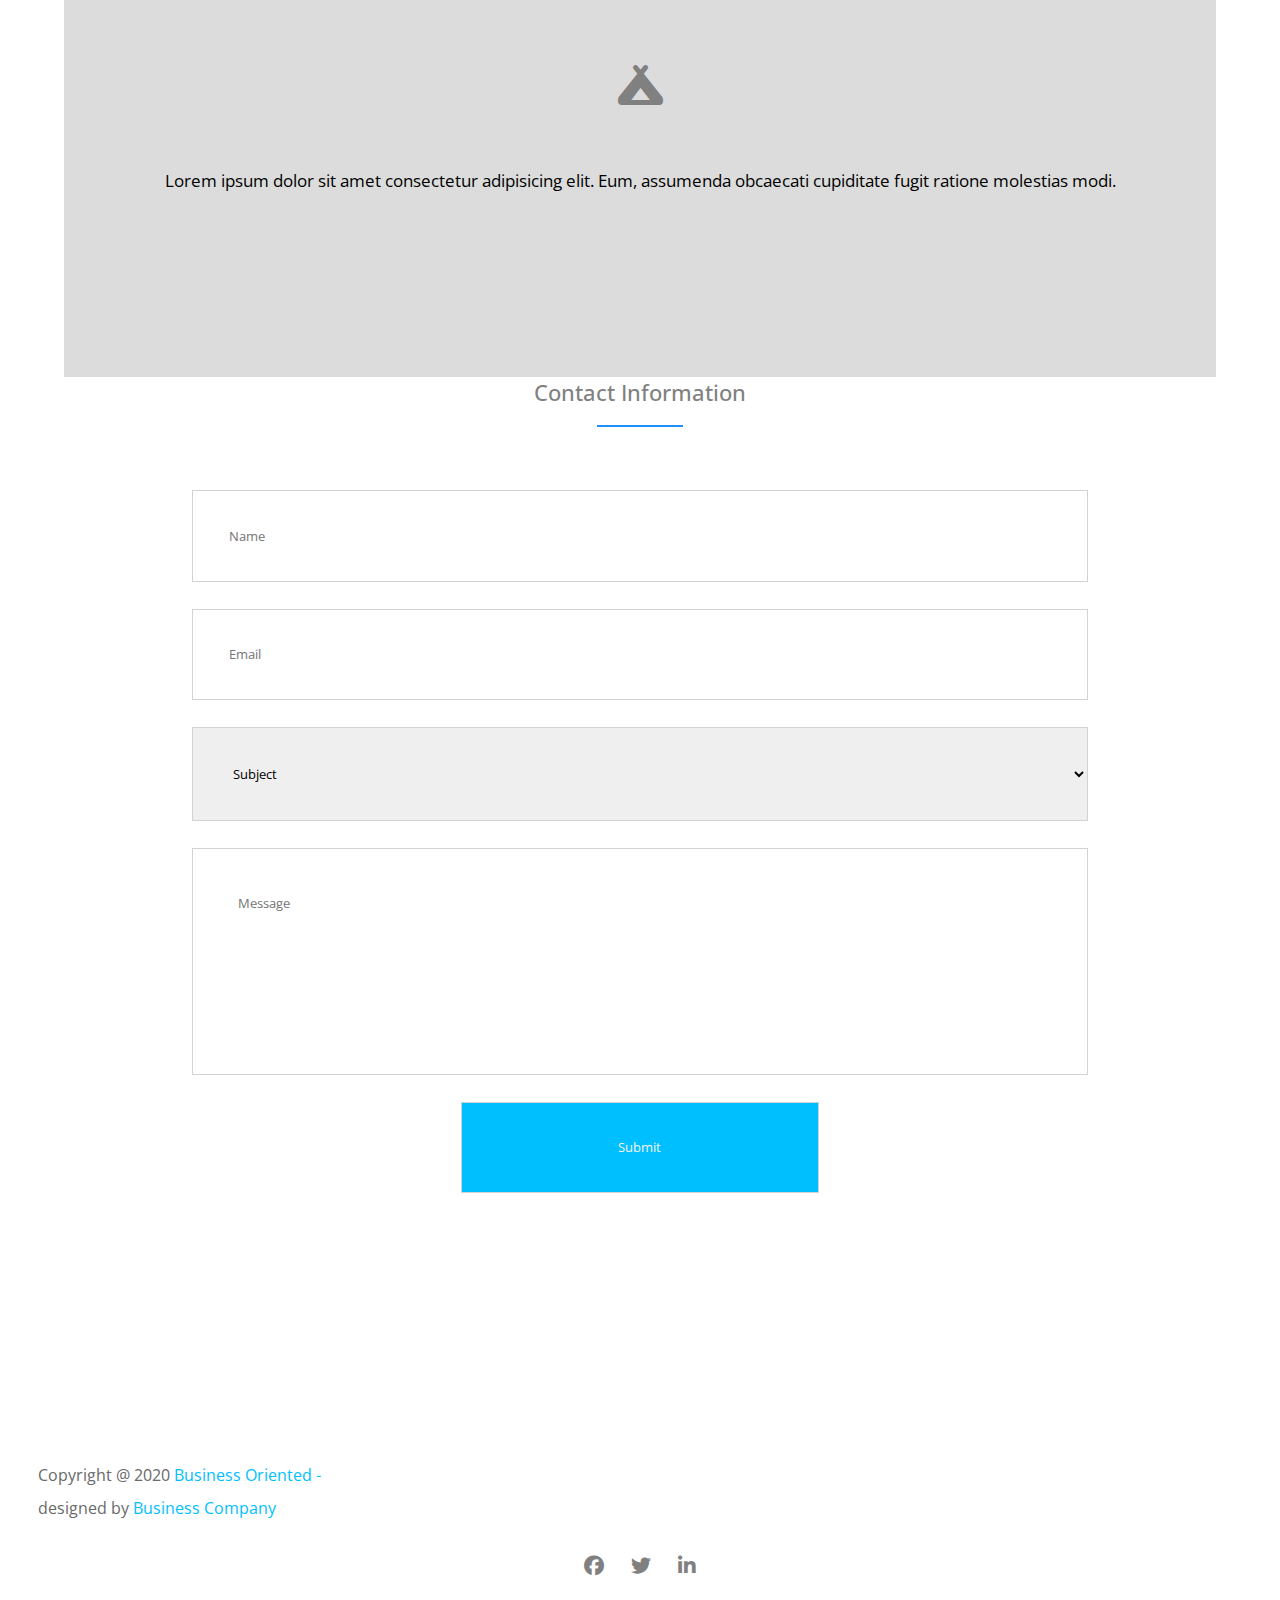
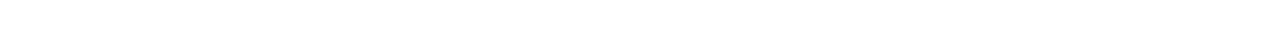
==== commit 6dfff1f8: "Mobile: Icons is done" ====
--- a/services.html
+++ b/services.html
@@ -98,8 +98,8 @@
                 </p>
             </aside>
         </section>
-        <!-- PICTURES -->
-        <section class="pics">
+        <!-- ICONS -->
+        <section class="icons">
             <article>
                 <aside>
                     <i class="fa-solid fa-cloud-sun"></i>
--- a/css/style.css
+++ b/css/style.css
@@ -9,3 +9,15 @@
     padding: 0;
     font-family: "Open Sans", sans-serif;
 }
+
+img {
+    width: 30%;
+}
+
+a {
+    text-decoration: none;
+}
+
+p {
+    line-height: 1.5;
+}
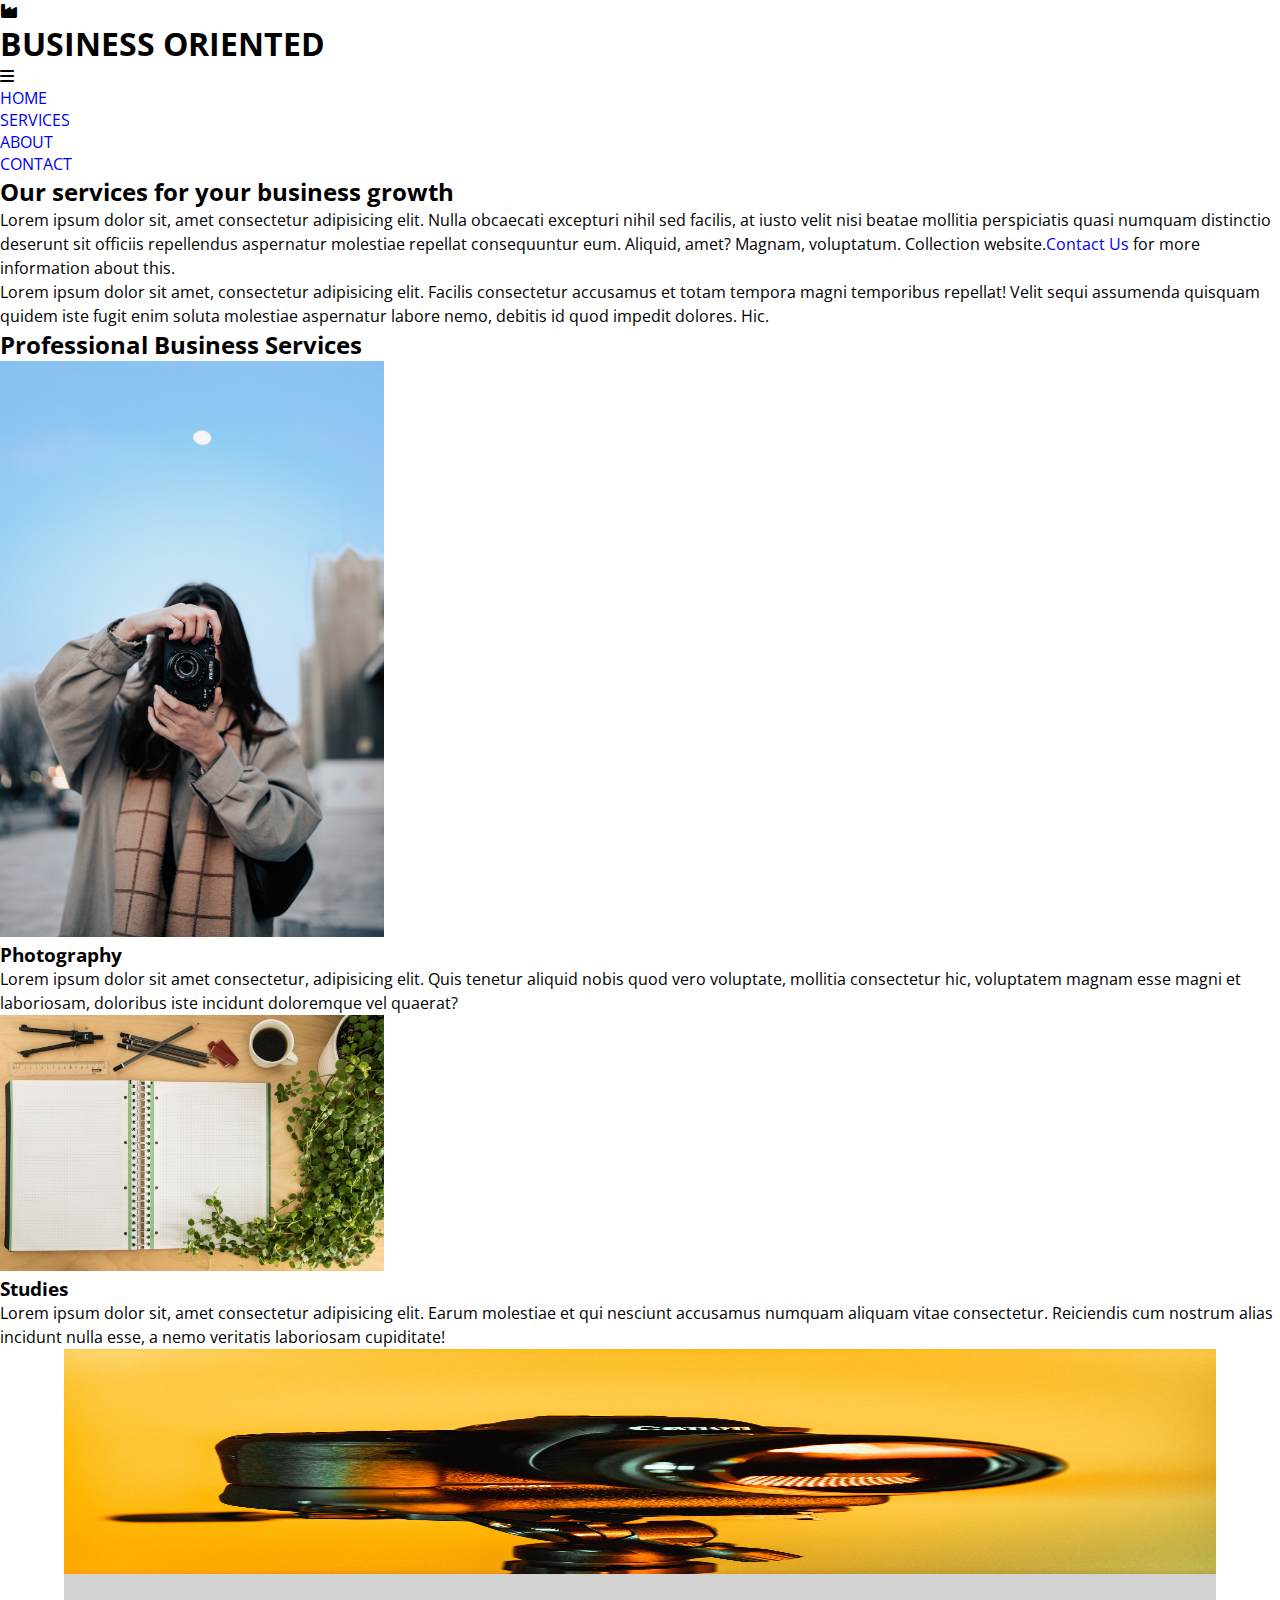
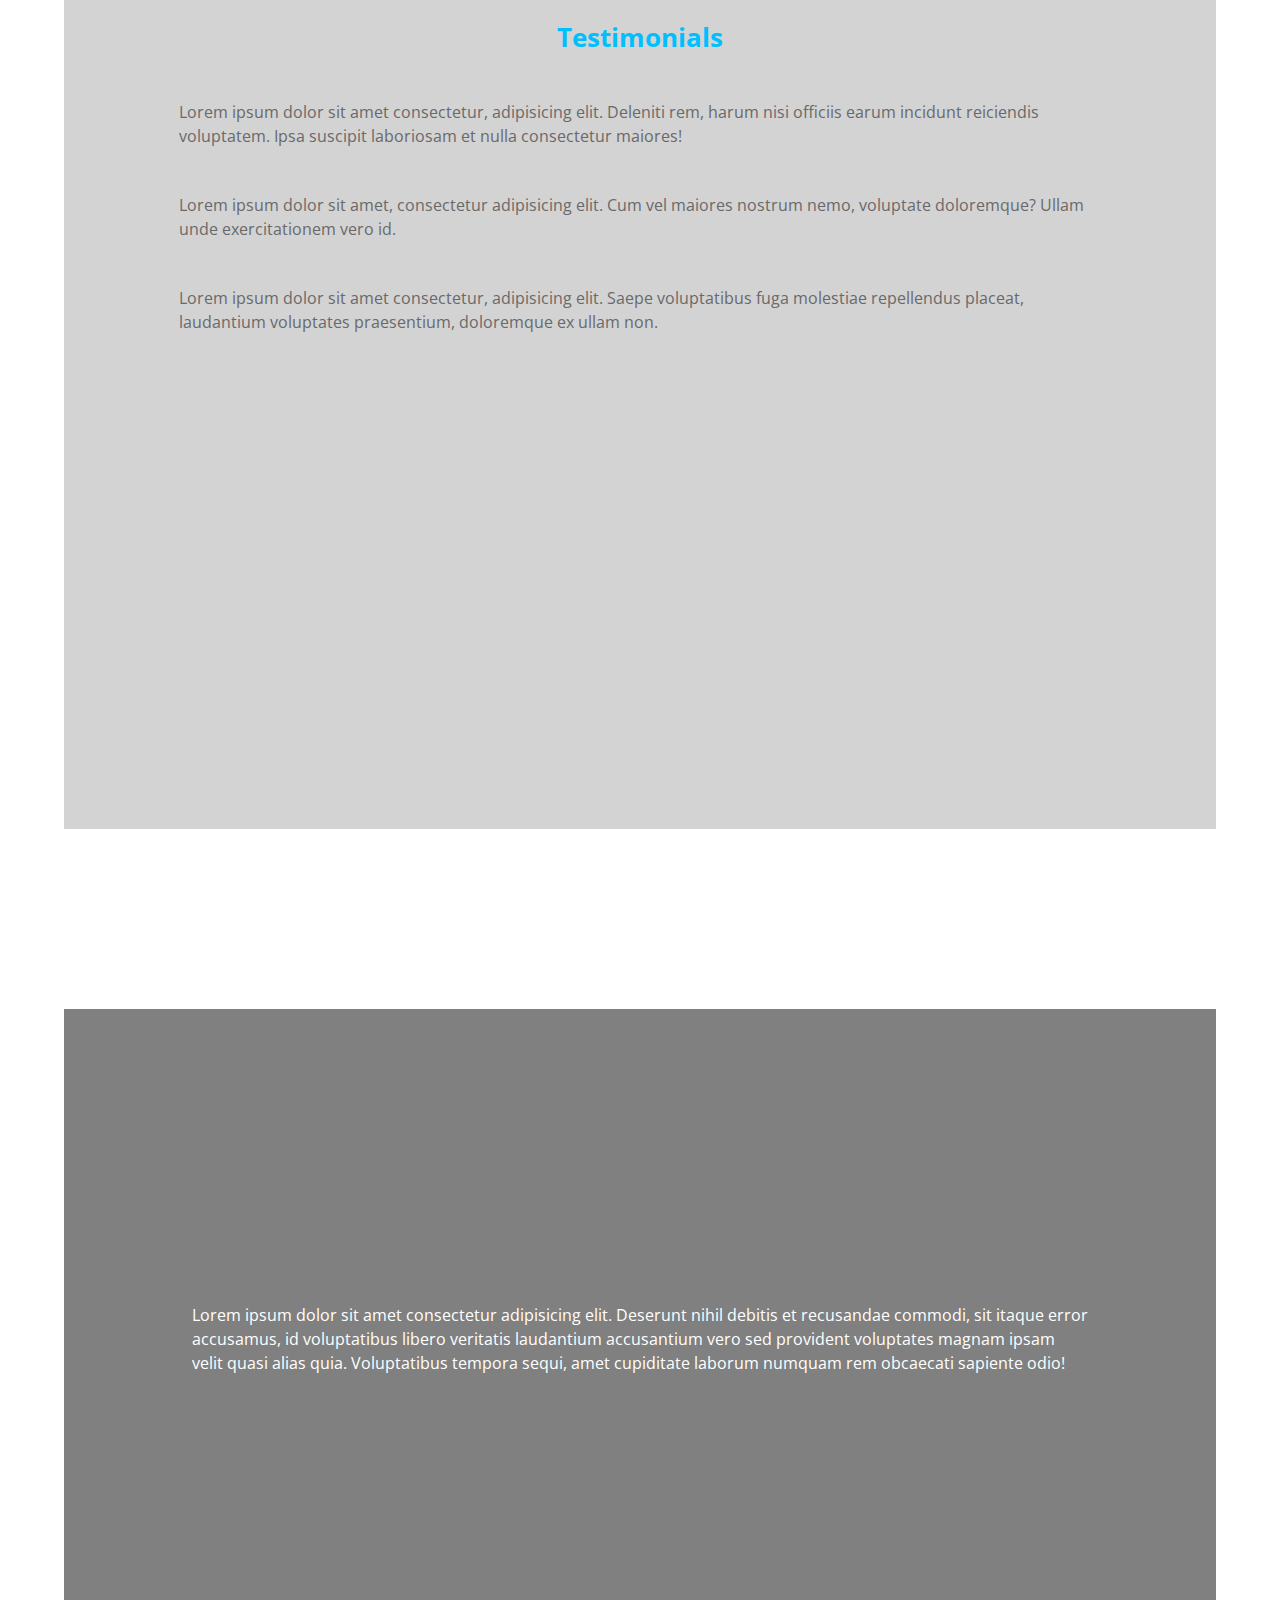
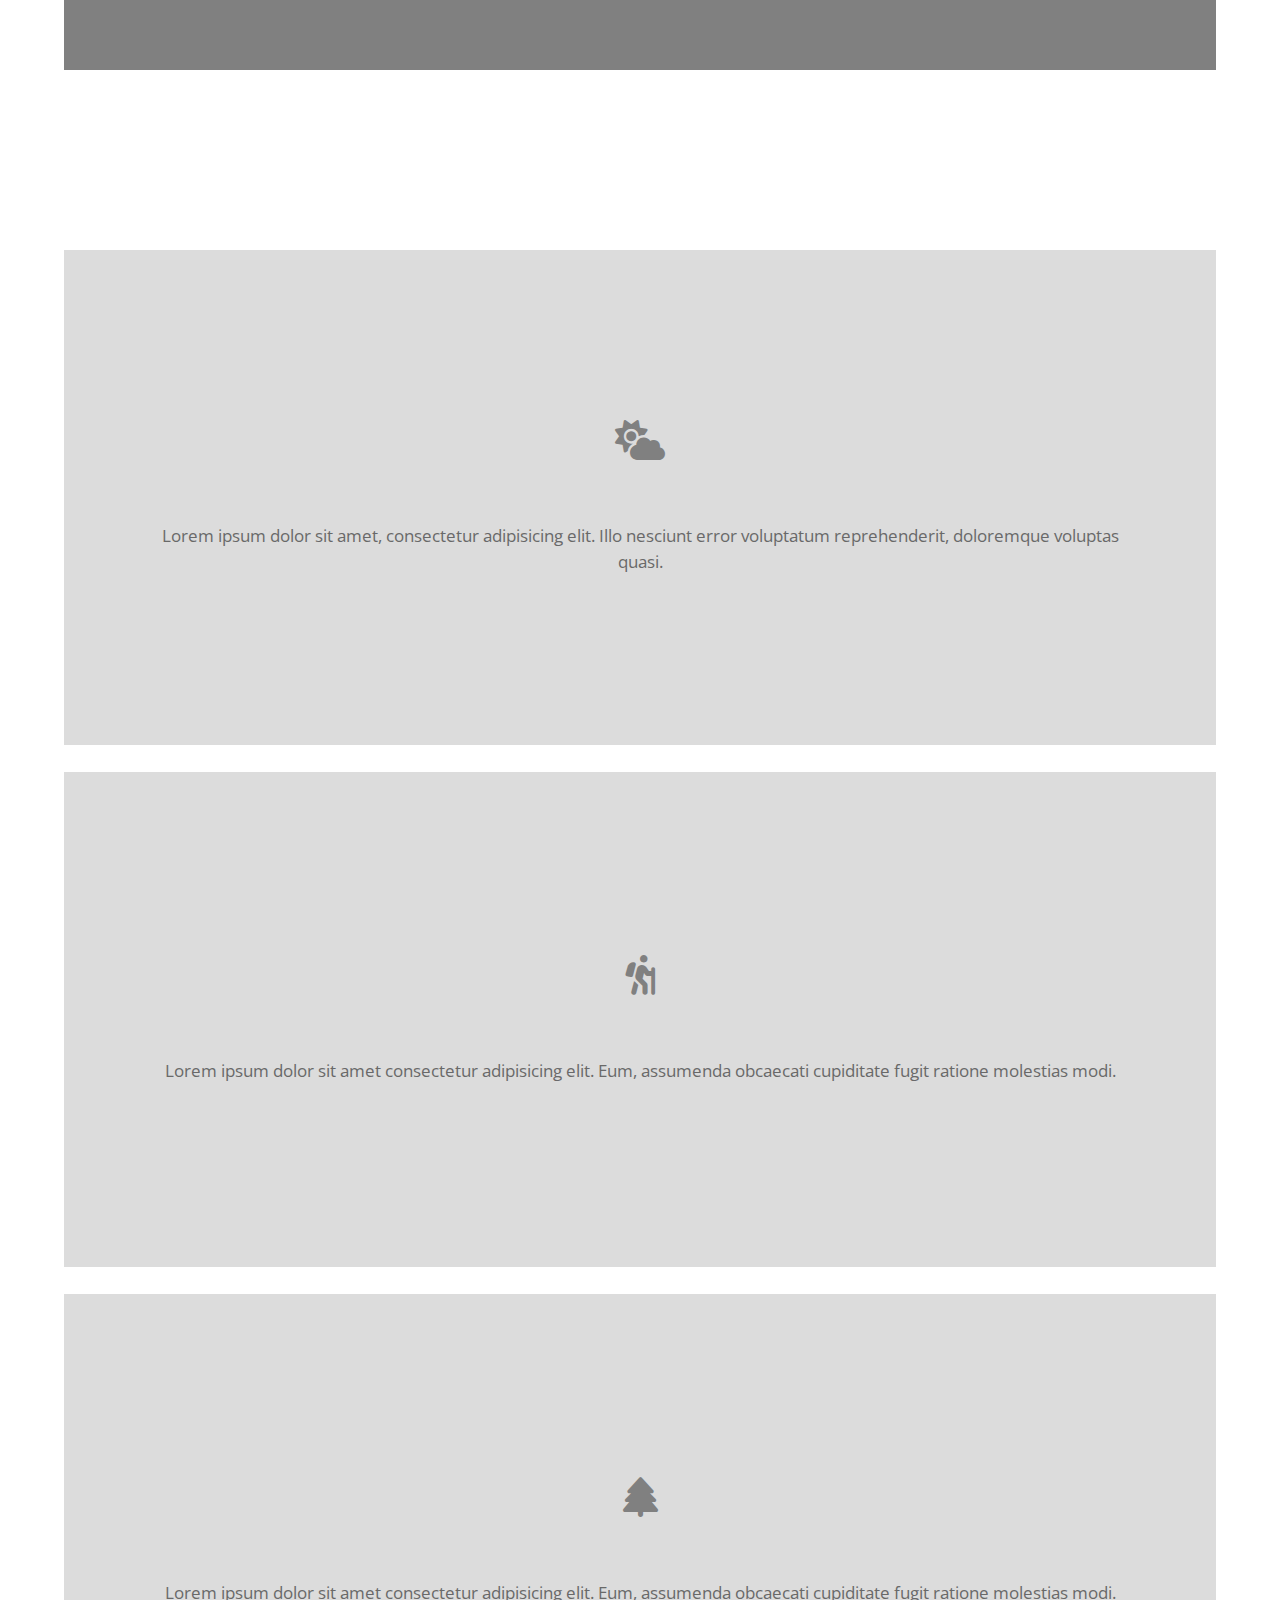
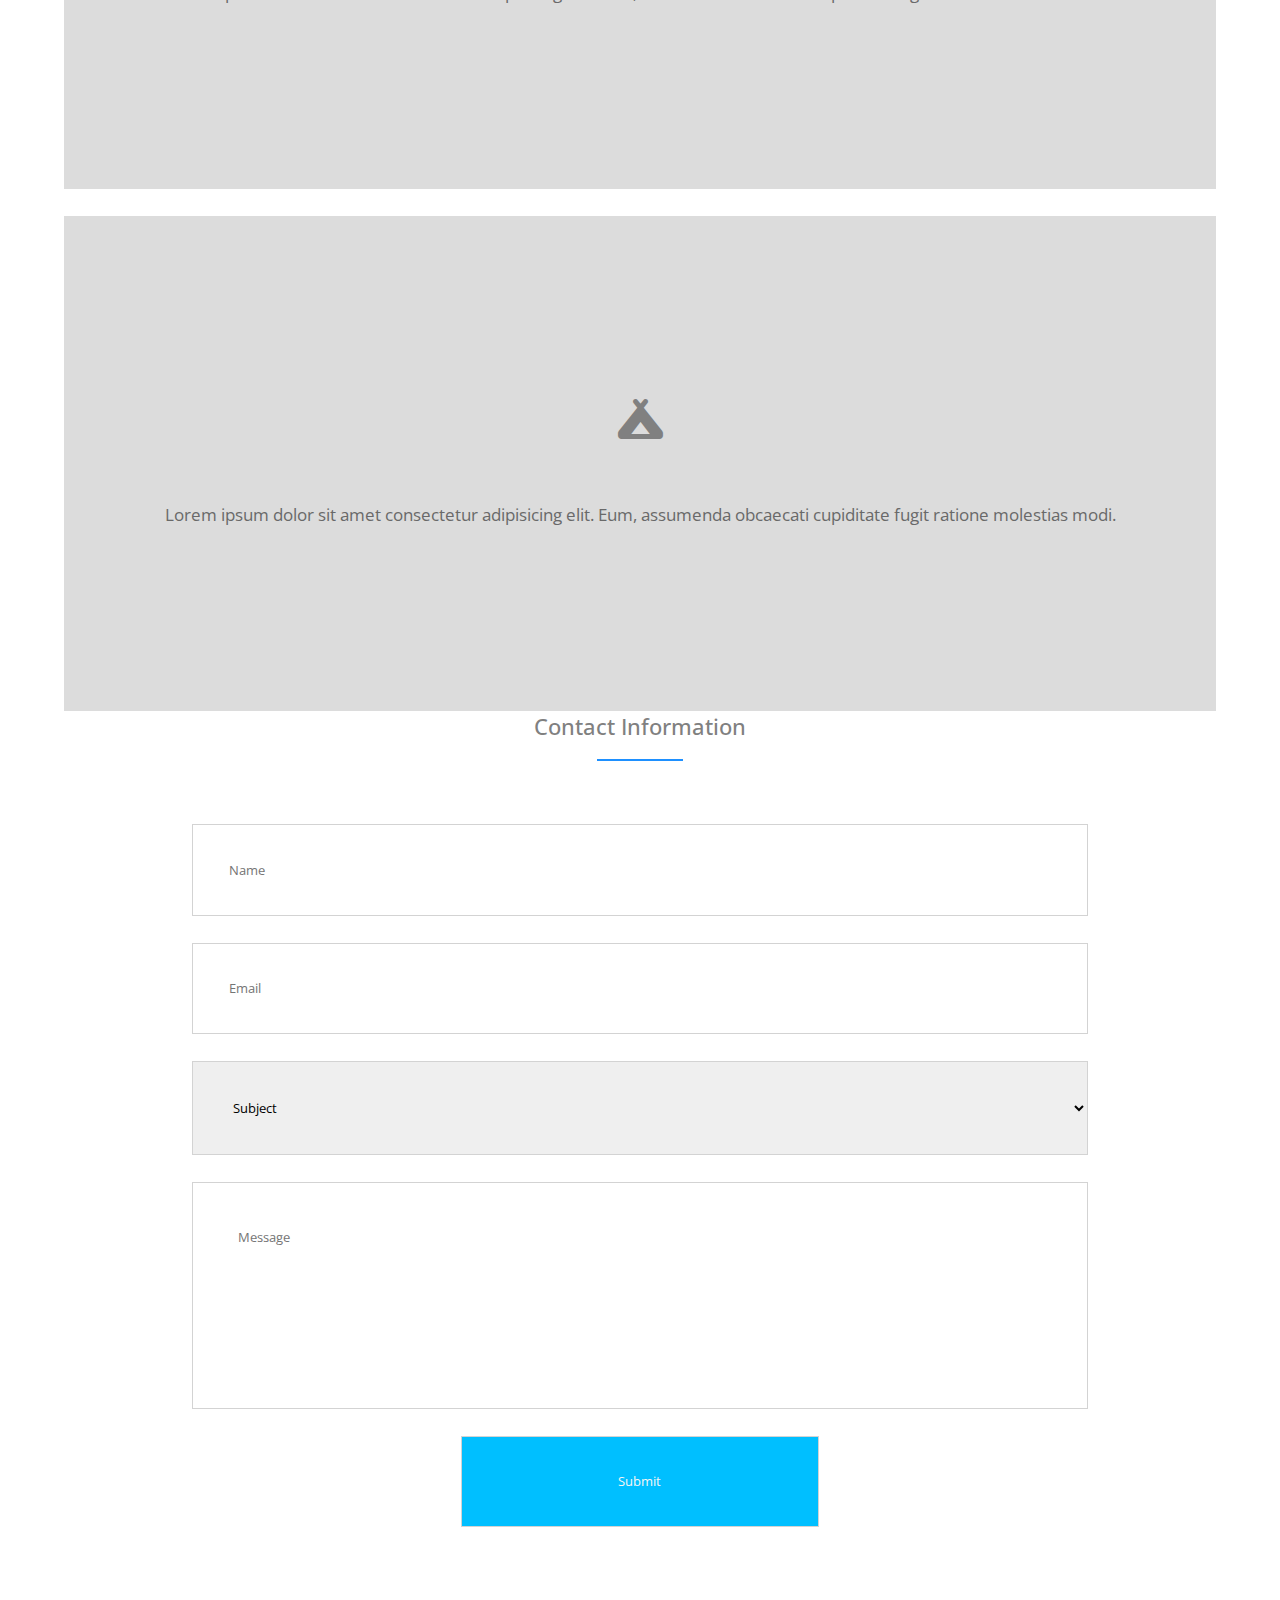
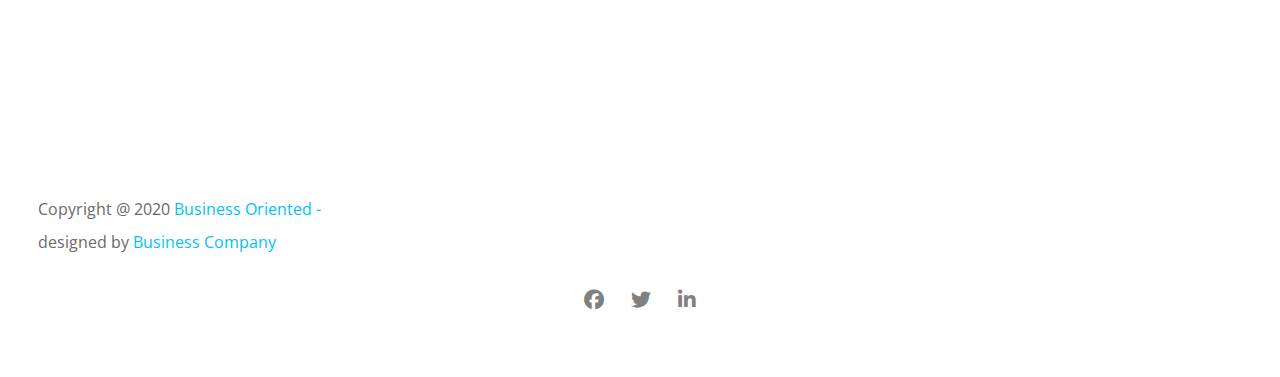
==== commit a4683193: "Mobile: Testimonials is done" ====
--- a/services.html
+++ b/services.html
@@ -82,19 +82,19 @@
                 <section>
                     <h3>Testimonials</h3>
                     <p>
-                        Lorem ipsum dolor, sit amet consectetur adipisicing elit. Odit eaque nisi praesentium rerum eligendi.
+                        Lorem ipsum dolor sit amet consectetur, adipisicing elit. Deleniti rem, harum nisi officiis earum incidunt reiciendis voluptatem. Ipsa suscipit laboriosam et nulla consectetur maiores!
                     </p>
                     <p>
-                        Lorem ipsum dolor sit amet consectetur adipisicing elit. Eligendi repellendus adipisci optio.
+                        Lorem ipsum dolor sit amet, consectetur adipisicing elit. Cum vel maiores nostrum nemo, voluptate doloremque? Ullam unde exercitationem vero id.
                     </p>
                     <p>
-                        Lorem ipsum dolor sit amet consectetur adipisicing elit. Itaque in repellendus omnis?
+                        Lorem ipsum dolor sit amet consectetur, adipisicing elit. Saepe voluptatibus fuga molestiae repellendus placeat, laudantium voluptates praesentium, doloremque ex ullam non.
                     </p>
                 </section>
             </article>
             <aside>
                 <p>
-                    Lorem ipsum dolor sit, amet consectetur adipisicing elit. Animi velit corporis, veniam excepturi, quia natus iure nostrum temporibus officia blanditiis sequi laboriosam voluptatem voluptas obcaecati cum dolorum harum qui!
+                    Lorem ipsum dolor sit amet consectetur adipisicing elit. Deserunt nihil debitis et recusandae commodi, sit itaque error accusamus, id voluptatibus libero veritatis laudantium accusantium vero sed provident voluptates magnam ipsam velit quasi alias quia. Voluptatibus tempora sequi, amet cupiditate laborum numquam rem obcaecati sapiente odio!
                 </p>
             </aside>
         </section>
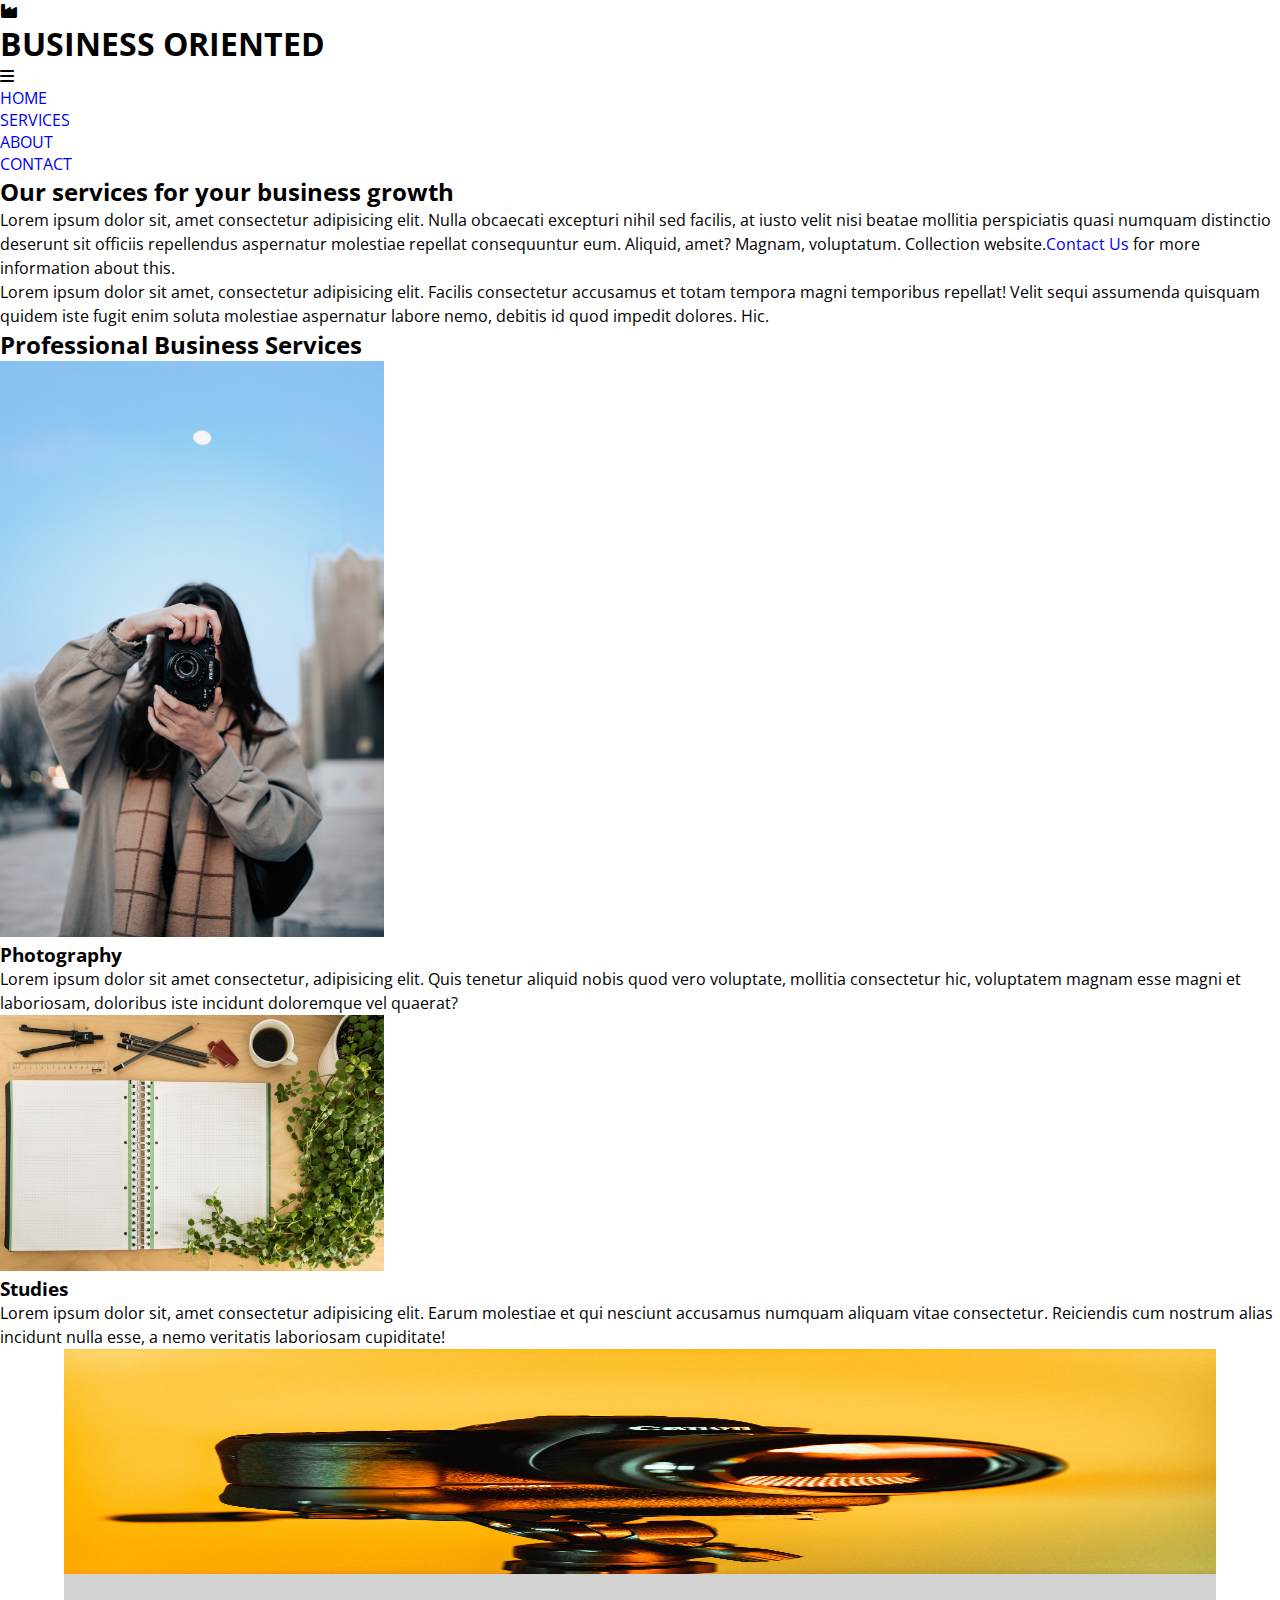
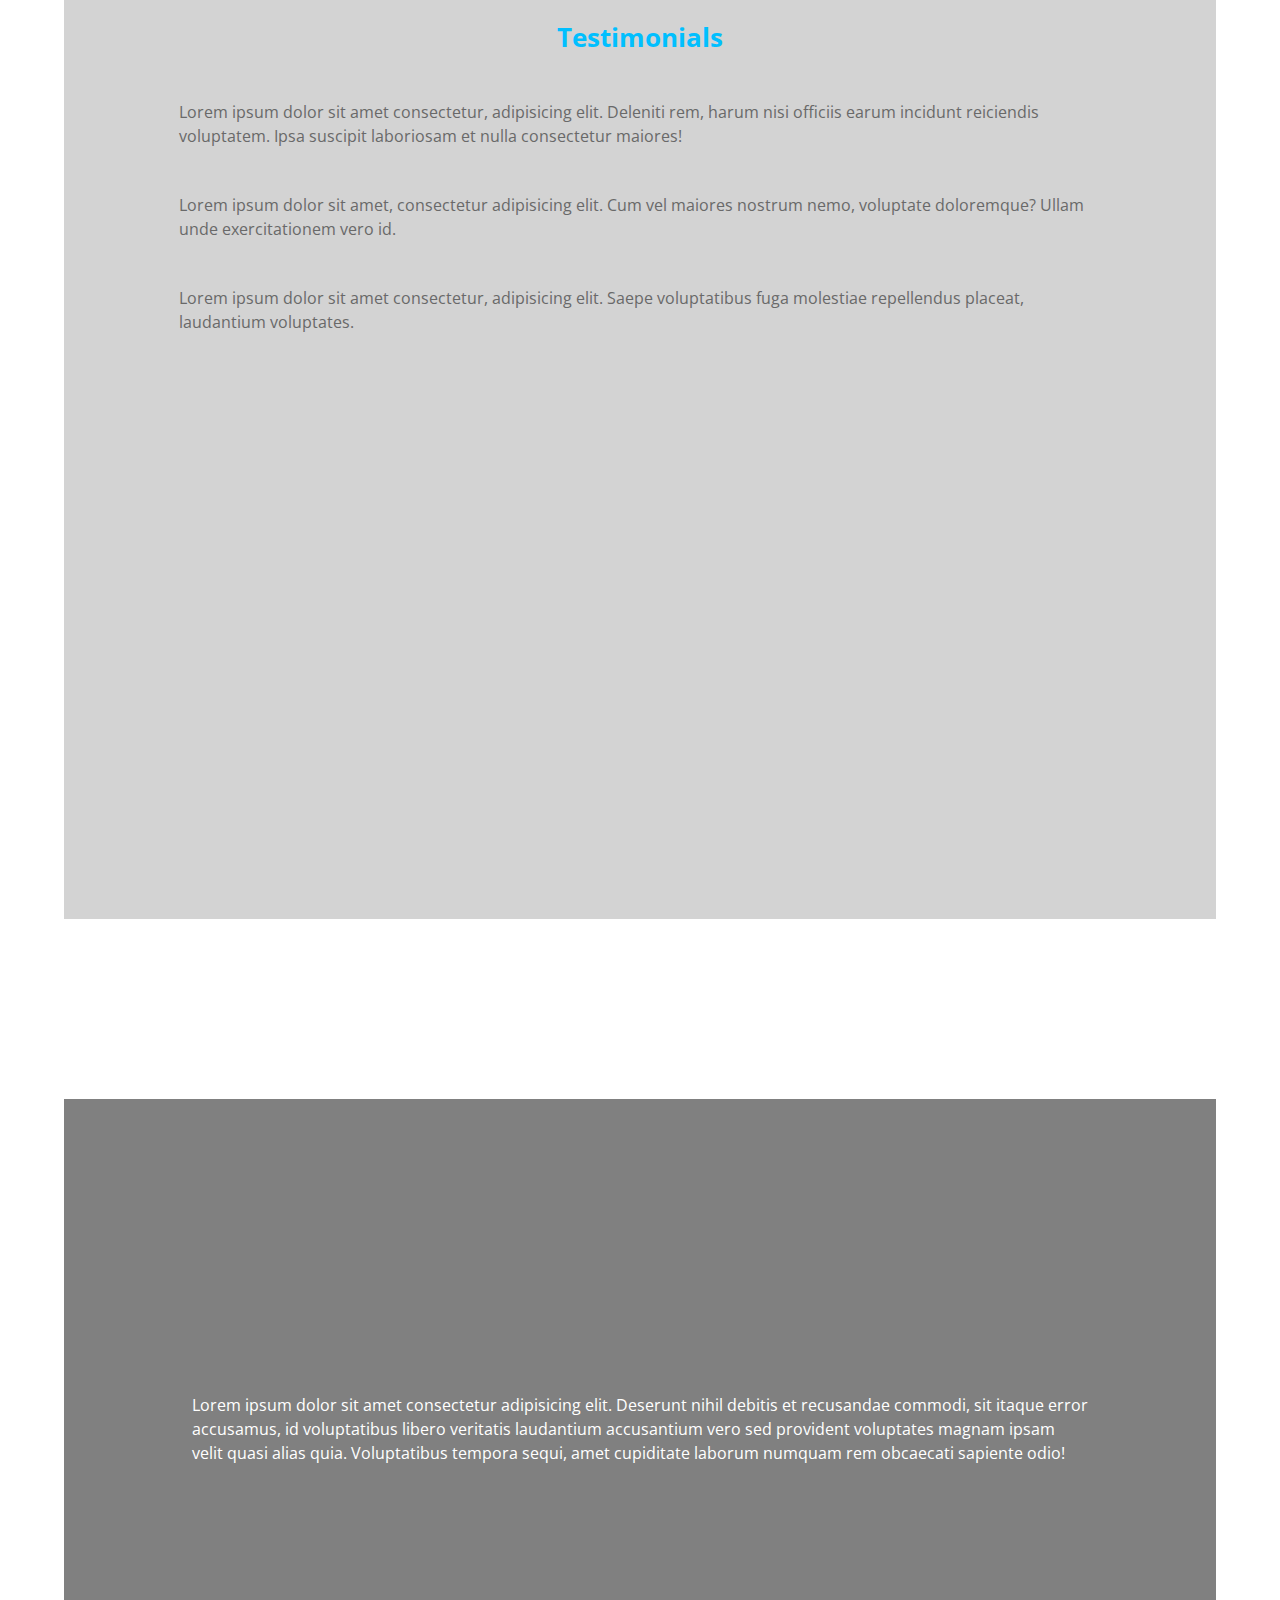
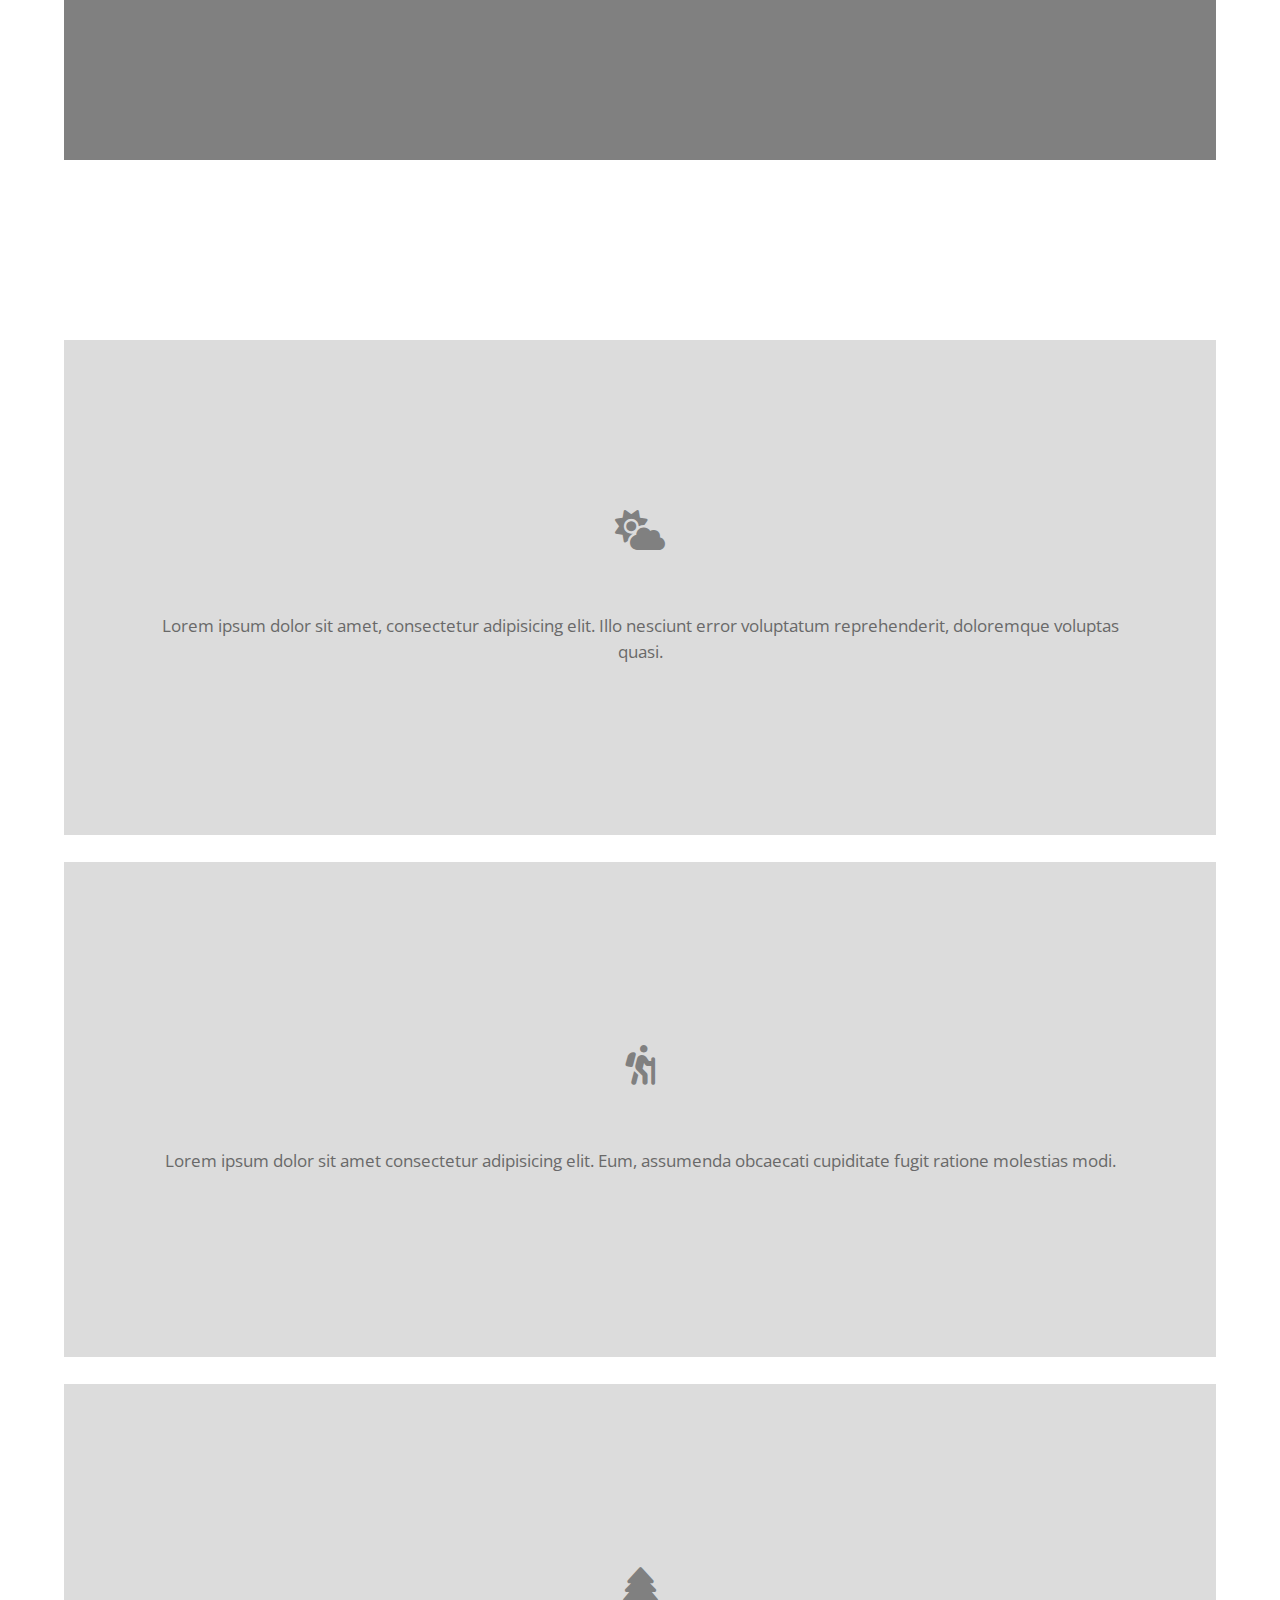
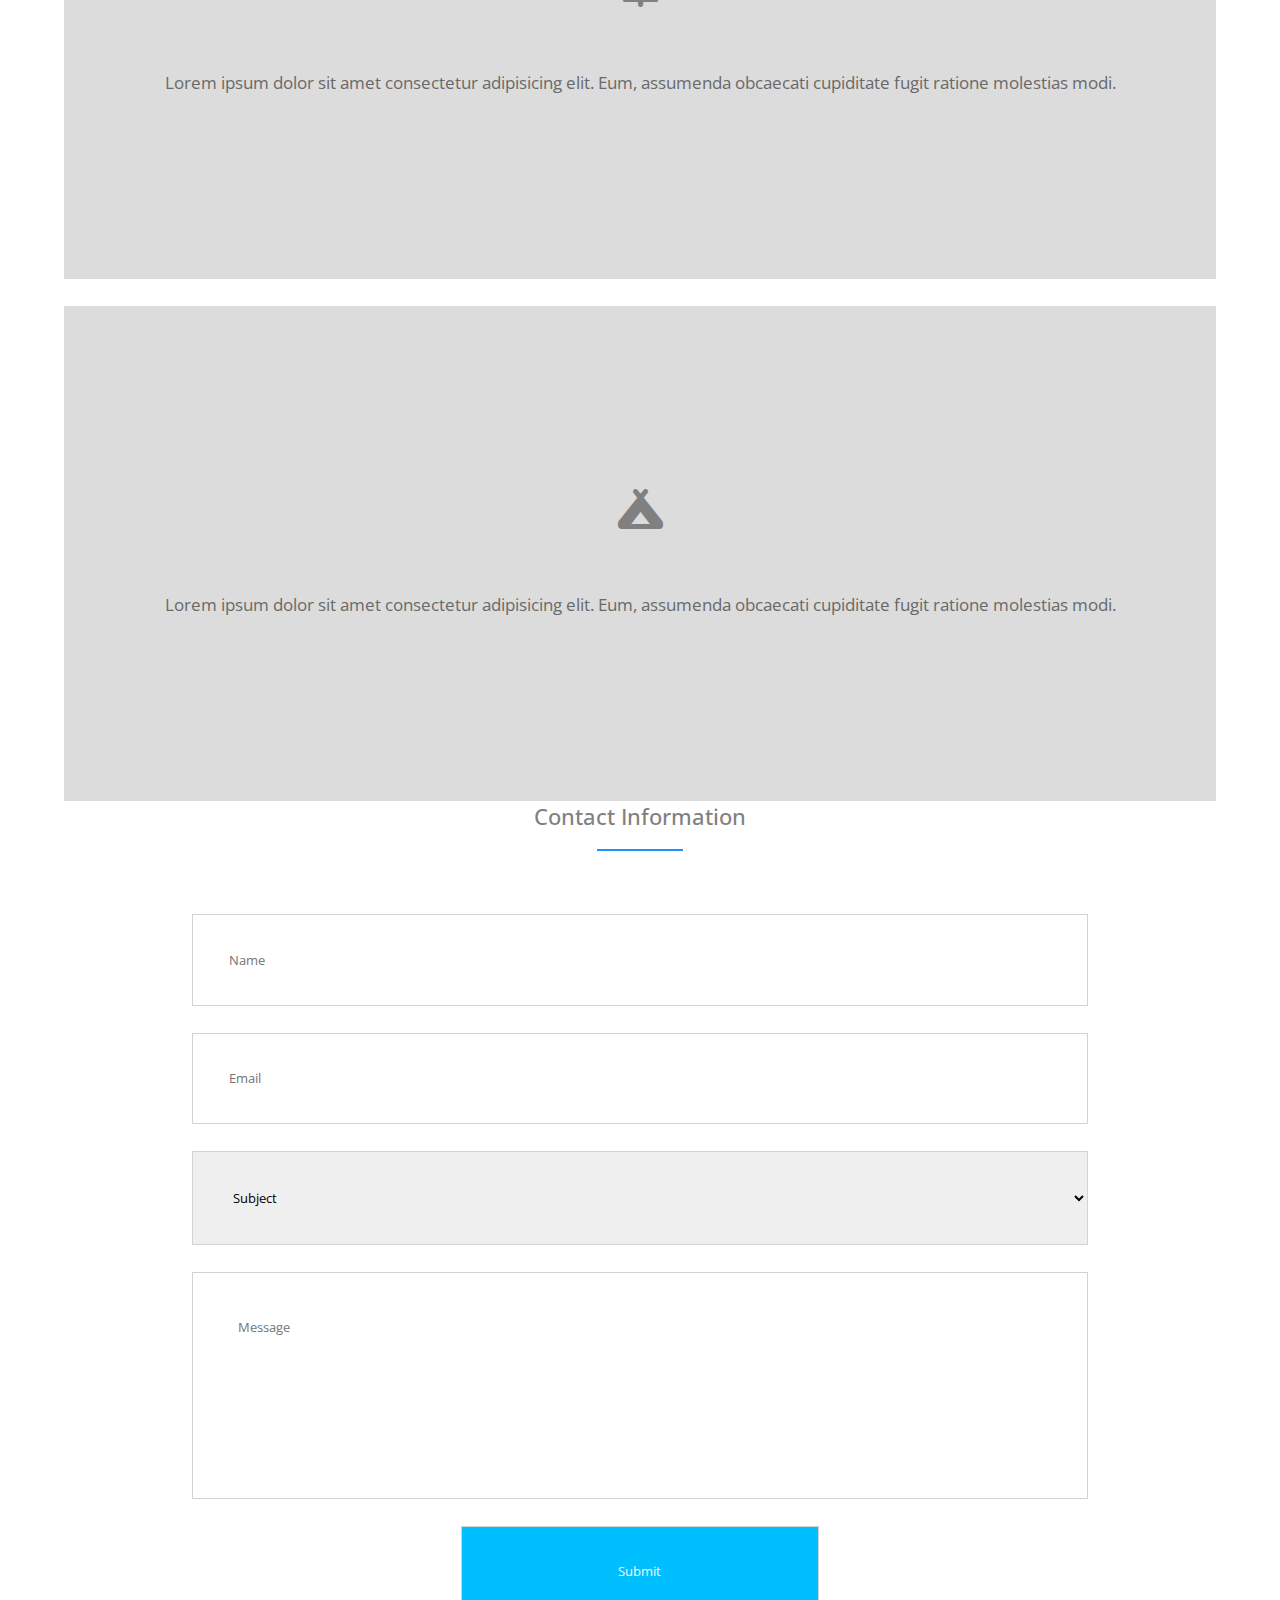
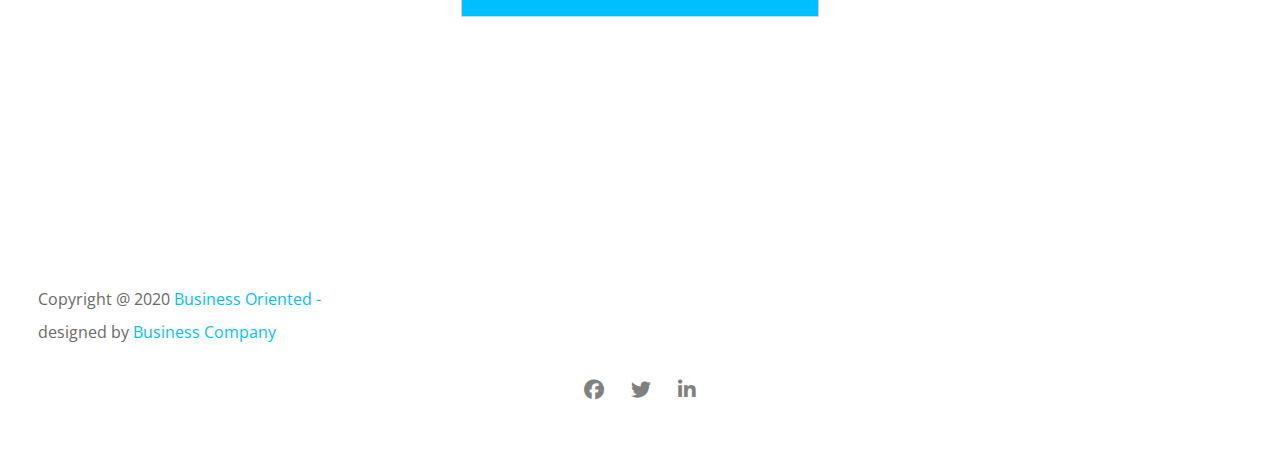
==== commit 418d7782: "Mobile: Testimonials changes" ====
--- a/services.html
+++ b/services.html
@@ -88,7 +88,7 @@
                         Lorem ipsum dolor sit amet, consectetur adipisicing elit. Cum vel maiores nostrum nemo, voluptate doloremque? Ullam unde exercitationem vero id.
                     </p>
                     <p>
-                        Lorem ipsum dolor sit amet consectetur, adipisicing elit. Saepe voluptatibus fuga molestiae repellendus placeat, laudantium voluptates praesentium, doloremque ex ullam non.
+                        Lorem ipsum dolor sit amet consectetur, adipisicing elit. Saepe voluptatibus fuga molestiae repellendus placeat, laudantium voluptates.
                     </p>
                 </section>
             </article>
